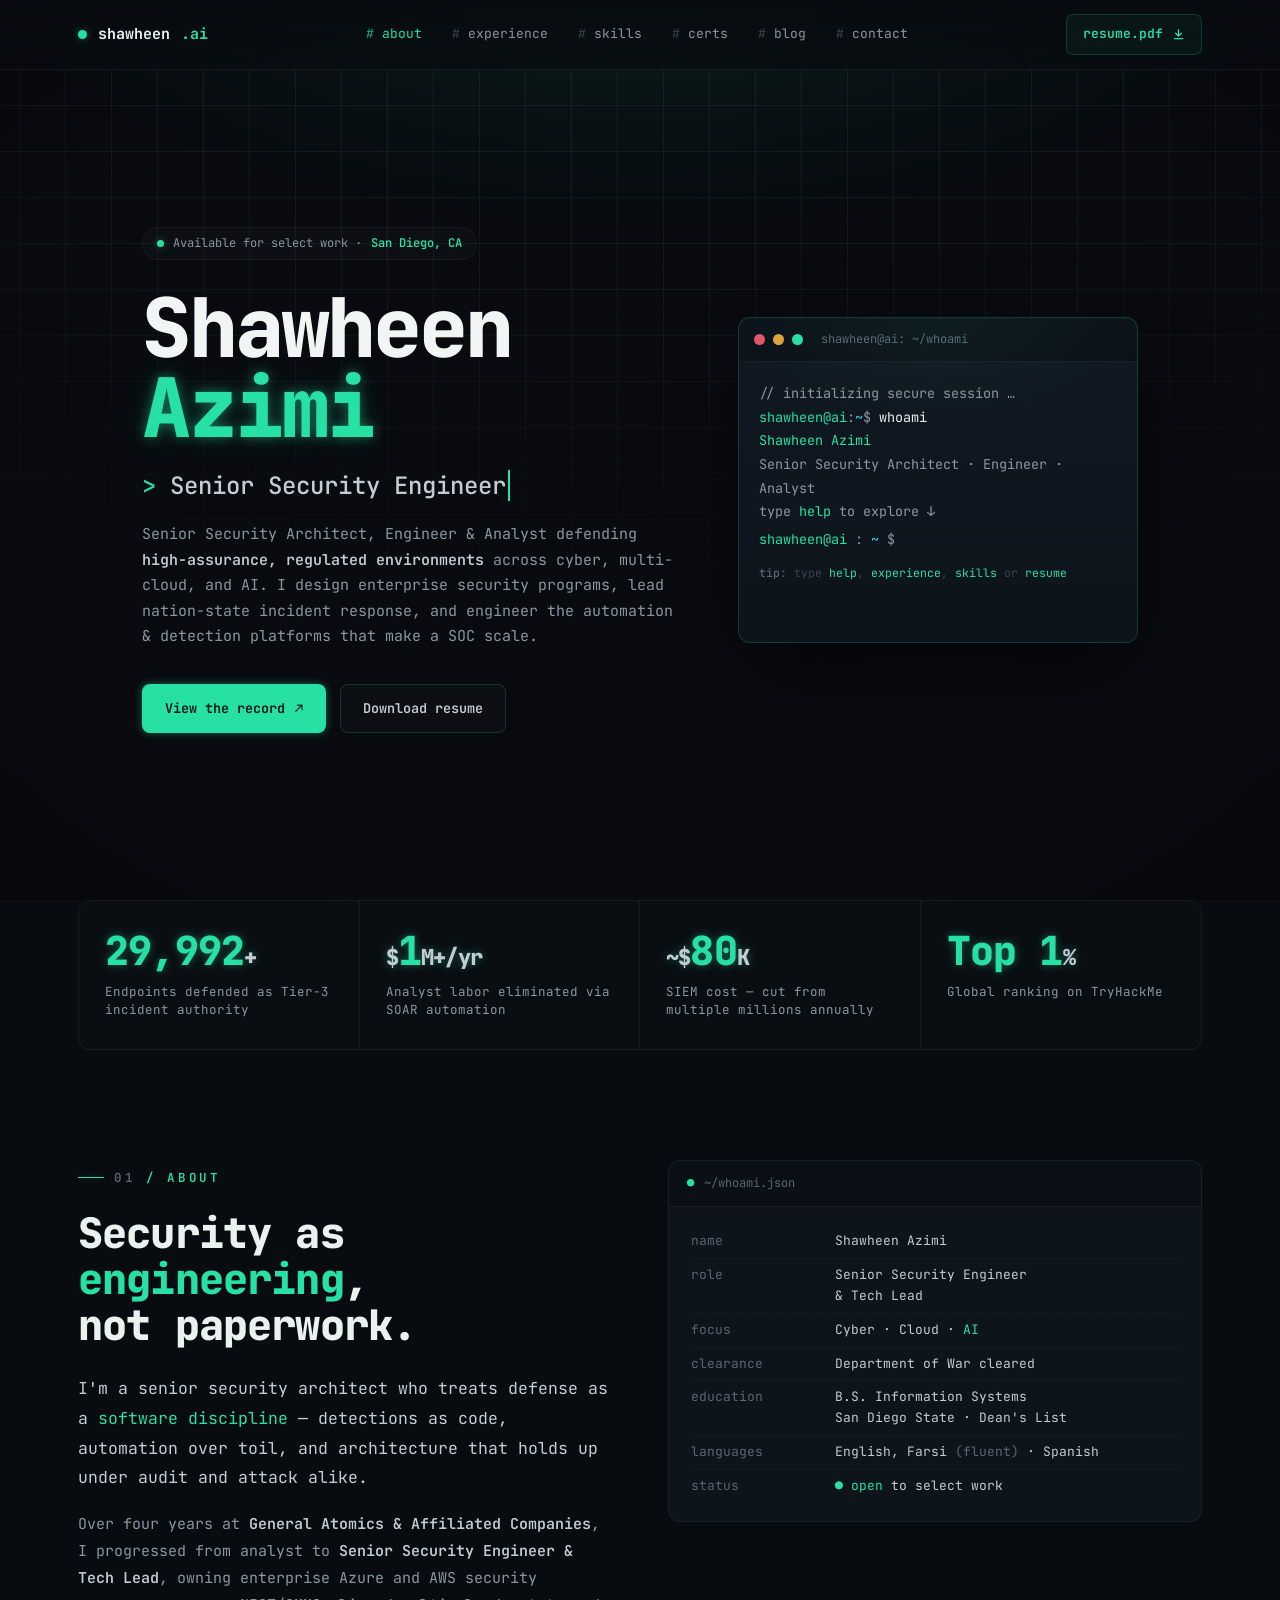
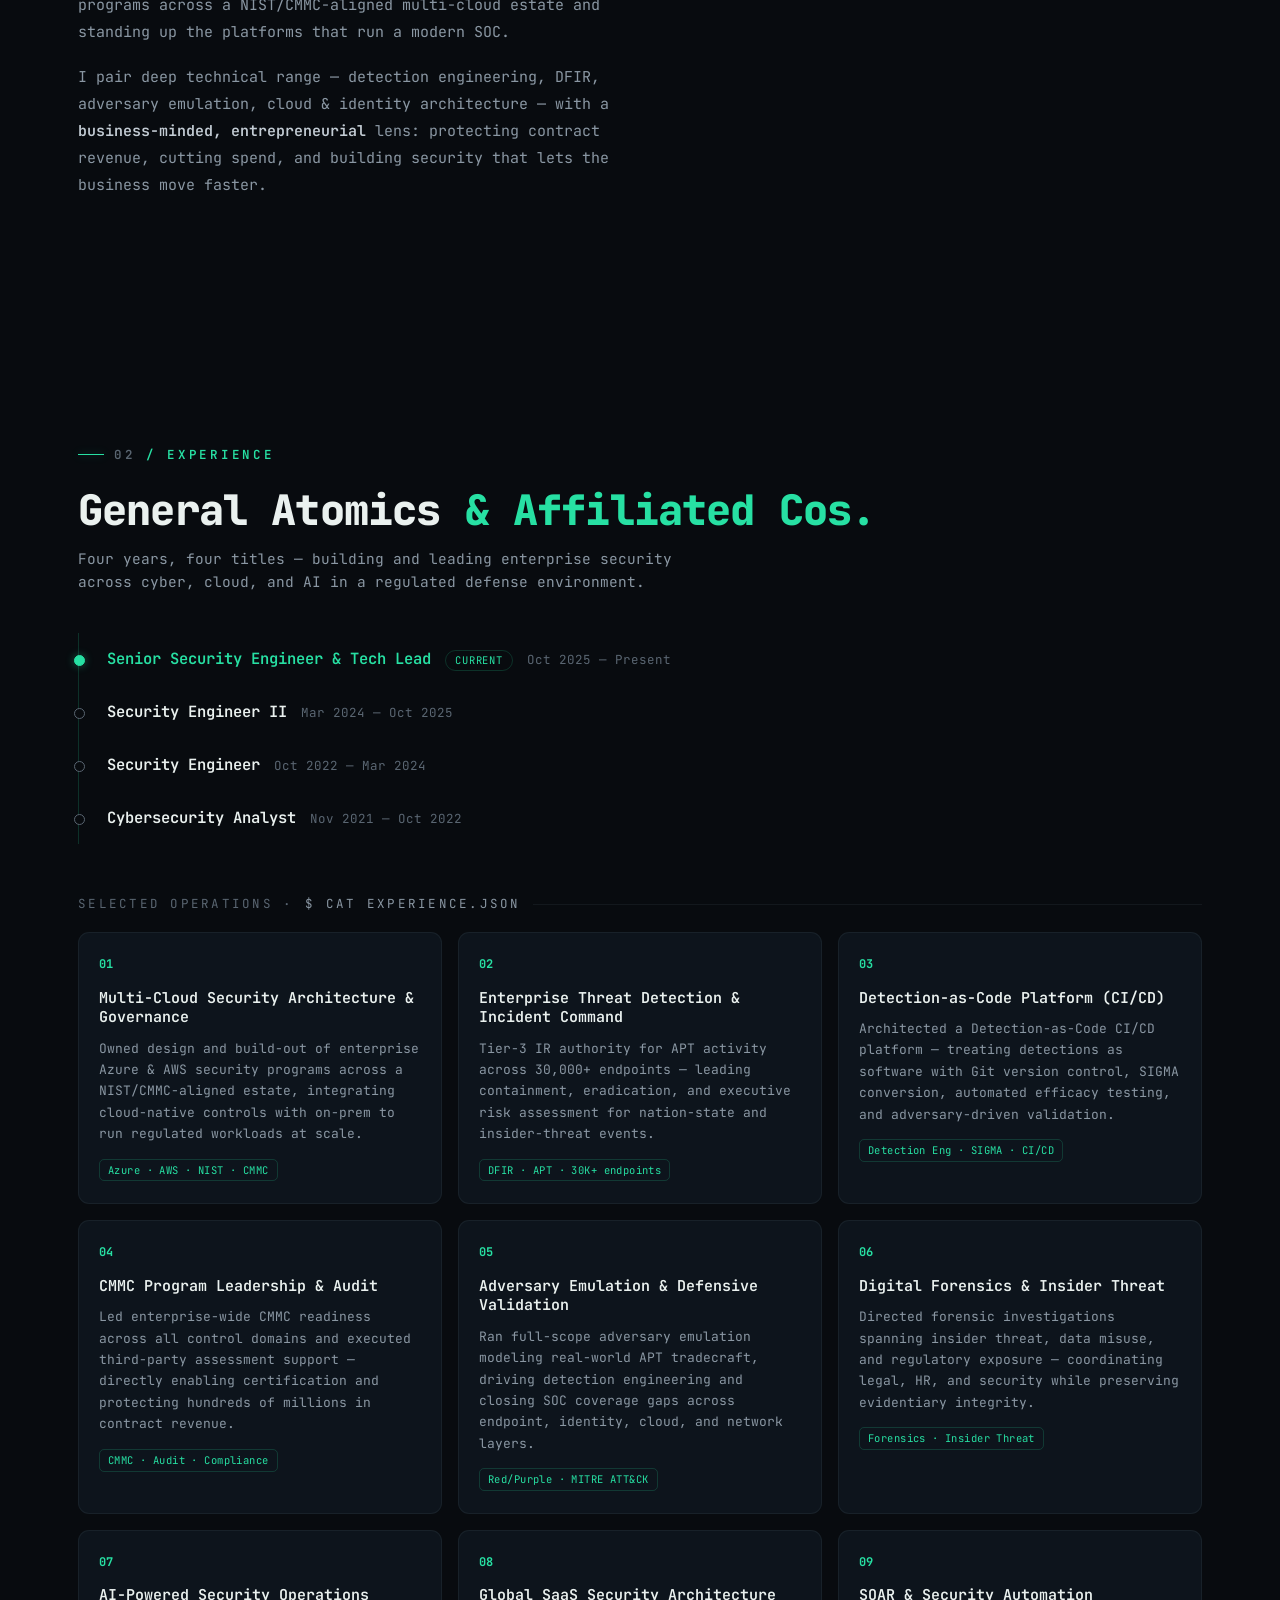
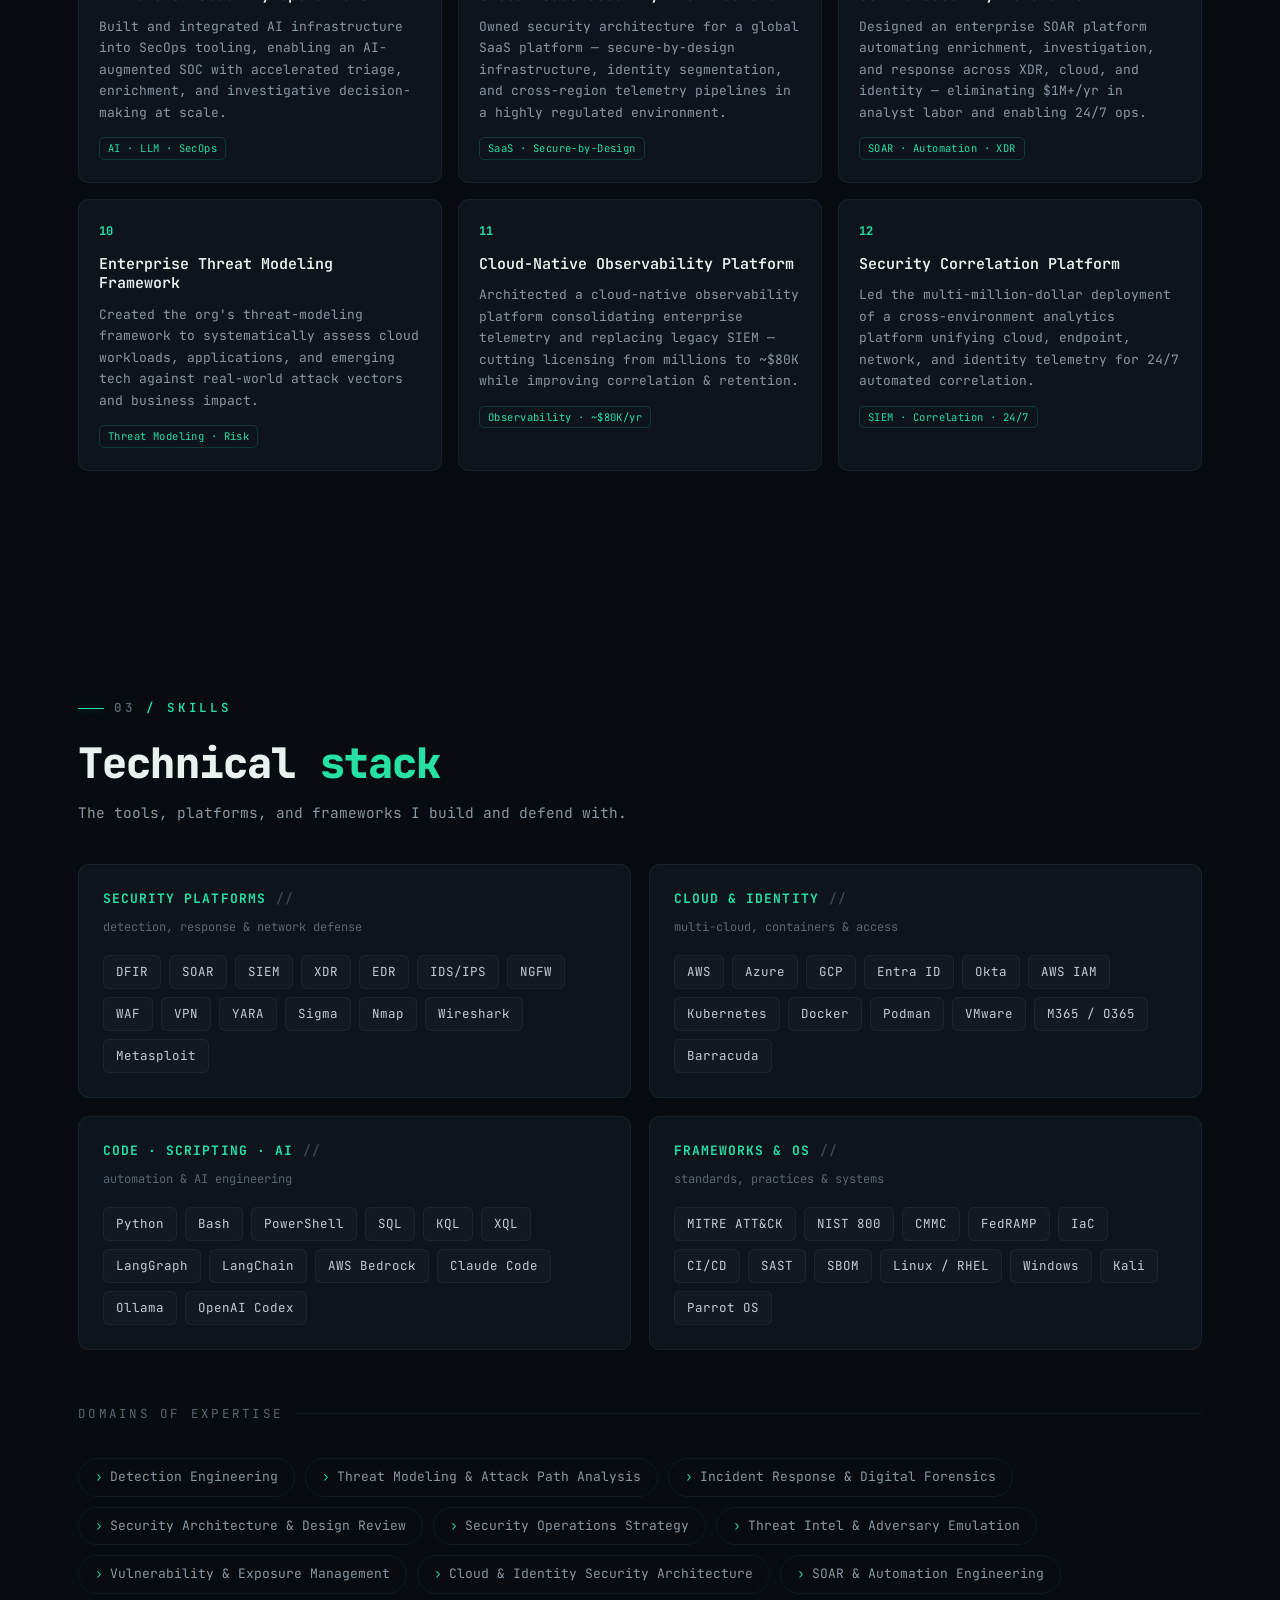
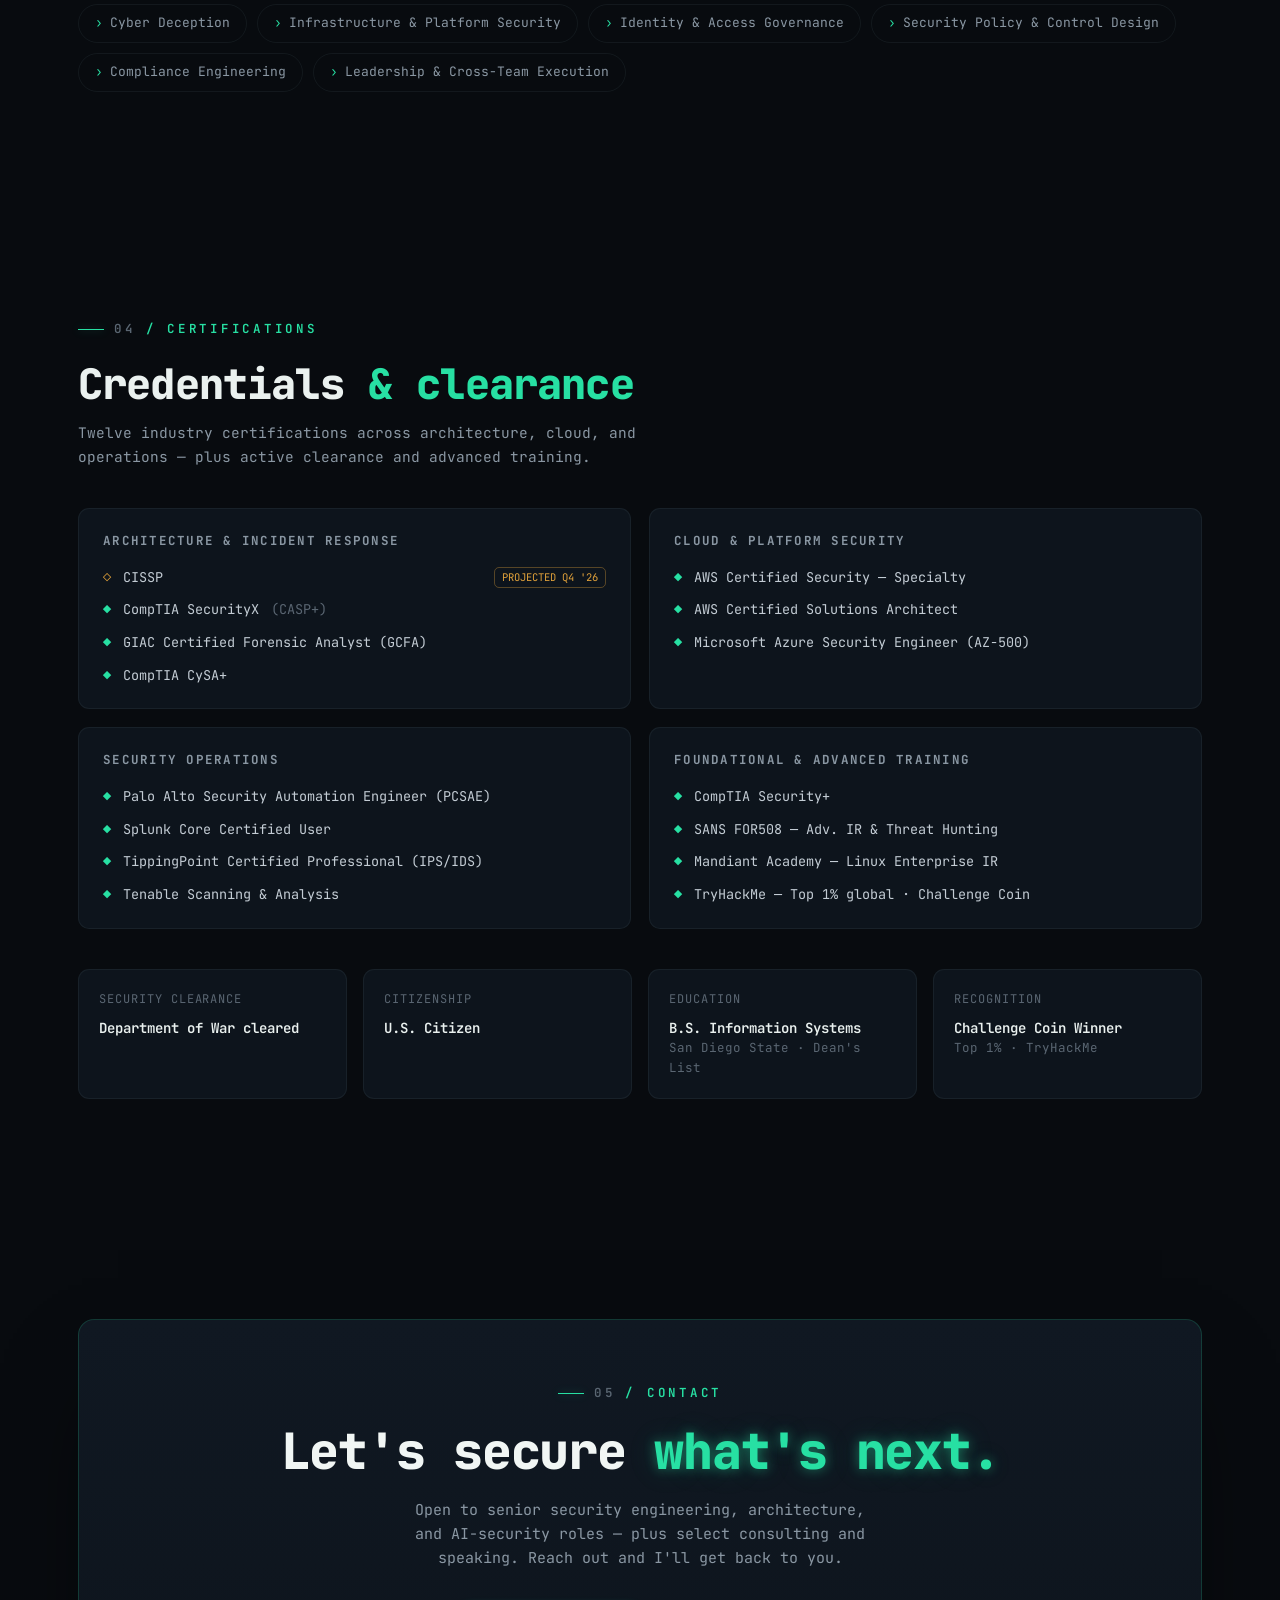
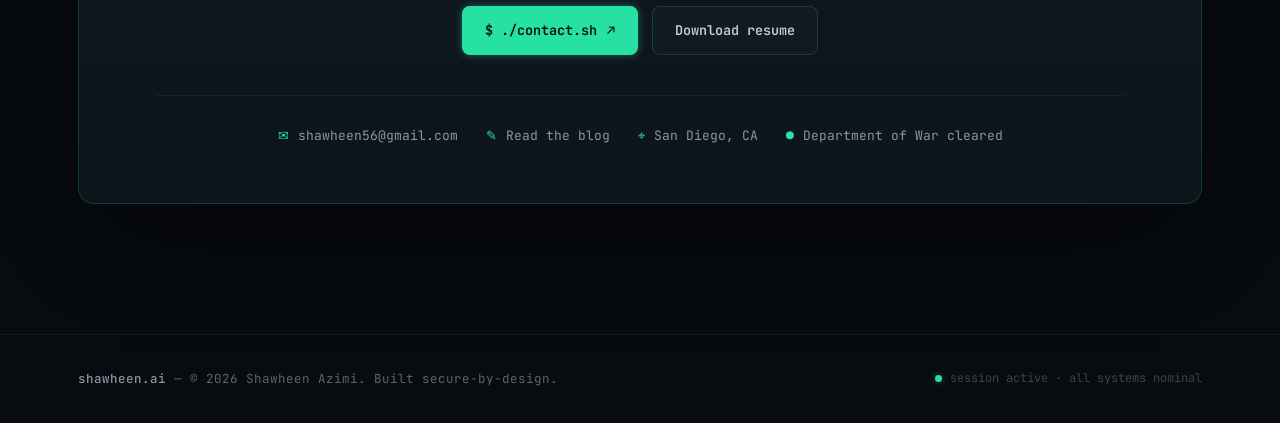
==== index.html @ 7a542aec "Publish personal website" ====
<!DOCTYPE html>
<html lang="en">
<head>
<meta charset="UTF-8" />
<meta name="viewport" content="width=device-width, initial-scale=1.0" />
<title>Shawheen Azimi — Senior Security Engineer & Multi-Cloud Architect</title>
<meta name="description" content="Shawheen Azimi — Senior Security Architect, Engineer & Analyst. Cybersecurity, multi-cloud architecture, and AI security engineering in high-assurance environments." />
<link rel="stylesheet" href="styles.css" />
</head>
<body>
<div class="bg-grid"></div>
<div class="bg-scan"></div>
<div class="bg-vignette"></div>

<!-- ===================== NAV ===================== -->
<nav class="nav">
  <div class="nav-inner">
    <a class="brand" href="#top"><span class="dot"></span>shawheen<span class="tld">.ai</span></a>
    <div class="nav-links">
      <a href="#about"><span class="hash">#</span> about</a>
      <a href="#experience"><span class="hash">#</span> experience</a>
      <a href="#skills"><span class="hash">#</span> skills</a>
      <a href="#certs"><span class="hash">#</span> certs</a>
      <a href="https://shavvheens-newsletter.beehiiv.com/" target="_blank" rel="noopener"><span class="hash">#</span> blog</a>
      <a href="#contact"><span class="hash">#</span> contact</a>
    </div>
    <a class="nav-cta" href="Shawheen Azimi - Resume.pdf" download>
      <span>resume.pdf</span>
      <svg width="13" height="13" viewBox="0 0 16 16" fill="none"><path d="M8 2v8m0 0L4.5 6.5M8 10l3.5-3.5M3 13h10" stroke="currentColor" stroke-width="1.6" stroke-linecap="round" stroke-linejoin="round"/></svg>
    </a>
  </div>
</nav>

<!-- ===================== HERO ===================== -->
<header id="top" class="hero">
  <div class="wrap">
    <div class="hero-grid">
      <div class="hero-copy">
        <span class="status-chip"><span class="live"></span> Available for select work · <b>San Diego, CA</b></span>
        <h1>Shawheen<br><span class="accent">Azimi</span></h1>
        <div class="role-line"><span class="prompt">&gt;</span> <span id="typed" class="typed"></span></div>
        <p class="lede">
          Senior Security Architect, Engineer &amp; Analyst defending <b>high-assurance,
          regulated environments</b> across cyber, multi-cloud, and AI. I design enterprise
          security programs, lead nation-state incident response, and engineer the
          automation &amp; detection platforms that make a SOC scale.
        </p>
        <div class="hero-cta">
          <a class="btn btn-primary" href="#experience">View the record <span class="arr">↗</span></a>
          <a class="btn btn-ghost" href="Shawheen Azimi - Resume.pdf" download>Download resume</a>
        </div>
      </div>

      <!-- interactive terminal -->
      <div class="terminal">
        <div class="term-bar">
          <span class="tdot r"></span><span class="tdot y"></span><span class="tdot g"></span>
          <span class="term-title">shawheen@ai: ~/whoami</span>
        </div>
        <div class="term-body" id="term-body">
          <div class="t-row t-live t-input-row">
            <span class="t-prompt">shawheen@ai</span><span class="t-out">:</span><span class="t-path">~</span><span class="t-out">$</span>
            <input id="term-input" class="t-input" type="text" autocomplete="off" spellcheck="false" aria-label="terminal input" />
          </div>
          <div class="t-hint t-live"><b>tip:</b> type <span class="t-key" style="color:var(--accent)">help</span>, <span style="color:var(--accent)">experience</span>, <span style="color:var(--accent)">skills</span> or <span style="color:var(--accent)">resume</span></div>
        </div>
      </div>
    </div>
  </div>
</header>

<!-- ===================== STATS ===================== -->
<section class="stats" aria-label="Impact">
  <div class="wrap">
    <div class="stats-grid reveal">
      <div class="stat">
        <div class="val"><span data-count="30000">0</span><span class="suf">+</span></div>
        <div class="lbl">Endpoints defended as Tier-3 incident authority</div>
      </div>
      <div class="stat">
        <div class="val"><span class="suf">$</span><span data-count="1">0</span><span class="suf">M+/yr</span></div>
        <div class="lbl">Analyst labor eliminated via SOAR automation</div>
      </div>
      <div class="stat">
        <div class="val"><span class="suf">~$</span><span data-count="80">0</span><span class="suf">K</span></div>
        <div class="lbl">SIEM cost — cut from multiple millions annually</div>
      </div>
      <div class="stat">
        <div class="val">Top <span data-count="1">0</span><span class="suf">%</span></div>
        <div class="lbl">Global ranking on TryHackMe</div>
      </div>
    </div>
  </div>
</section>

<!-- ===================== ABOUT ===================== -->
<section id="about">
  <div class="wrap">
    <div class="about-grid">
      <div class="about-prose reveal">
        <span class="eyebrow"><span class="num">01</span> / about</span>
        <h2 class="section-title">Security as <span class="tk">engineering</span>,<br>not paperwork.</h2>
        <p class="lead" style="margin-top:26px;">
          I'm a senior security architect who treats defense as a <span class="accent">software discipline</span> —
          detections as code, automation over toil, and architecture that holds up under audit and attack alike.
        </p>
        <p>
          Over four years at <b>General Atomics &amp; Affiliated Companies</b>, I progressed from analyst to
          <b>Senior Security Engineer &amp; Tech Lead</b>, owning enterprise Azure and AWS security programs across a
          NIST/CMMC-aligned multi-cloud estate and standing up the platforms that run a modern SOC.
        </p>
        <p>
          I pair deep technical range — detection engineering, DFIR, adversary emulation, cloud &amp; identity
          architecture — with a <b>business-minded, entrepreneurial</b> lens: protecting contract revenue, cutting
          spend, and building security that lets the business move faster.
        </p>
      </div>

      <div class="reveal d1">
        <div class="about-card">
          <div class="file-head"><span class="g">●</span> ~/whoami.json</div>
          <div class="pad">
            <div class="kv"><span class="k">name</span><span class="v">Shawheen Azimi</span></div>
            <div class="kv"><span class="k">role</span><span class="v">Senior Security Engineer<br>&amp; Tech Lead</span></div>
            <div class="kv"><span class="k">focus</span><span class="v">Cyber · Cloud · <span class="accent">AI</span></span></div>
            <div class="kv"><span class="k">clearance</span><span class="v">Department of War cleared</span></div>
            <div class="kv"><span class="k">education</span><span class="v">B.S. Information Systems<br>San Diego State · Dean's List</span></div>
            <div class="kv"><span class="k">languages</span><span class="v">English, Farsi <span style="color:var(--dim)">(fluent)</span> · Spanish</span></div>
            <div class="kv"><span class="k">status</span><span class="v"><span class="accent">● open</span> to select work</span></div>
          </div>
        </div>
      </div>
    </div>
  </div>
</section>

<!-- ===================== EXPERIENCE ===================== -->
<section id="experience">
  <div class="wrap">
    <div class="exp-head reveal">
      <div>
        <span class="eyebrow"><span class="num">02</span> / experience</span>
        <h2 class="section-title">General Atomics <span class="tk">&amp; Affiliated Cos.</span></h2>
        <p class="section-sub">Four years, four titles — building and leading enterprise security across cyber, cloud, and AI in a regulated defense environment.</p>
      </div>
    </div>

    <!-- role progression -->
    <div class="role-track reveal d1">
      <div class="role-item now">
        <div class="rt"><span class="rtitle">Senior Security Engineer &amp; Tech Lead</span><span class="badge-now">CURRENT</span><span class="rdate">Oct 2025 — Present</span></div>
      </div>
      <div class="role-item">
        <div class="rt"><span class="rtitle">Security Engineer II</span><span class="rdate">Mar 2024 — Oct 2025</span></div>
      </div>
      <div class="role-item">
        <div class="rt"><span class="rtitle">Security Engineer</span><span class="rdate">Oct 2022 — Mar 2024</span></div>
      </div>
      <div class="role-item">
        <div class="rt"><span class="rtitle">Cybersecurity Analyst</span><span class="rdate">Nov 2021 — Oct 2022</span></div>
      </div>
    </div>

    <div class="ops-label reveal">selected operations · <span style="color:var(--text-2)">$ cat experience.json</span></div>

    <div class="ops-grid">
      <div class="op-card reveal">
        <span class="idx">01</span>
        <h4>Multi-Cloud Security Architecture &amp; Governance</h4>
        <p>Owned design and build-out of enterprise Azure &amp; AWS security programs across a NIST/CMMC-aligned estate, integrating cloud-native controls with on-prem to run regulated workloads at scale.</p>
        <span class="tag">Azure · AWS · NIST · CMMC</span>
      </div>
      <div class="op-card reveal d1">
        <span class="idx">02</span>
        <h4>Enterprise Threat Detection &amp; Incident Command</h4>
        <p>Tier-3 IR authority for APT activity across 30,000+ endpoints — leading containment, eradication, and executive risk assessment for nation-state and insider-threat events.</p>
        <span class="tag">DFIR · APT · 30K+ endpoints</span>
      </div>
      <div class="op-card reveal d2">
        <span class="idx">03</span>
        <h4>Detection-as-Code Platform (CI/CD)</h4>
        <p>Architected a Detection-as-Code CI/CD platform — treating detections as software with Git version control, SIGMA conversion, automated efficacy testing, and adversary-driven validation.</p>
        <span class="tag">Detection Eng · SIGMA · CI/CD</span>
      </div>
      <div class="op-card reveal">
        <span class="idx">04</span>
        <h4>CMMC Program Leadership &amp; Audit</h4>
        <p>Led enterprise-wide CMMC readiness across all control domains and executed third-party assessment support — directly enabling certification and protecting hundreds of millions in contract revenue.</p>
        <span class="tag">CMMC · Audit · Compliance</span>
      </div>
      <div class="op-card reveal d1">
        <span class="idx">05</span>
        <h4>Adversary Emulation &amp; Defensive Validation</h4>
        <p>Ran full-scope adversary emulation modeling real-world APT tradecraft, driving detection engineering and closing SOC coverage gaps across endpoint, identity, cloud, and network layers.</p>
        <span class="tag">Red/Purple · MITRE ATT&amp;CK</span>
      </div>
      <div class="op-card reveal d2">
        <span class="idx">06</span>
        <h4>Digital Forensics &amp; Insider Threat</h4>
        <p>Directed forensic investigations spanning insider threat, data misuse, and regulatory exposure — coordinating legal, HR, and security while preserving evidentiary integrity.</p>
        <span class="tag">Forensics · Insider Threat</span>
      </div>
      <div class="op-card reveal">
        <span class="idx">07</span>
        <h4>AI-Powered Security Operations</h4>
        <p>Built and integrated AI infrastructure into SecOps tooling, enabling an AI-augmented SOC with accelerated triage, enrichment, and investigative decision-making at scale.</p>
        <span class="tag">AI · LLM · SecOps</span>
      </div>
      <div class="op-card reveal d1">
        <span class="idx">08</span>
        <h4>Global SaaS Security Architecture</h4>
        <p>Owned security architecture for a global SaaS platform — secure-by-design infrastructure, identity segmentation, and cross-region telemetry pipelines in a highly regulated environment.</p>
        <span class="tag">SaaS · Secure-by-Design</span>
      </div>
      <div class="op-card reveal d2">
        <span class="idx">09</span>
        <h4>SOAR &amp; Security Automation</h4>
        <p>Designed an enterprise SOAR platform automating enrichment, investigation, and response across XDR, cloud, and identity — eliminating $1M+/yr in analyst labor and enabling 24/7 ops.</p>
        <span class="tag">SOAR · Automation · XDR</span>
      </div>
      <div class="op-card reveal">
        <span class="idx">10</span>
        <h4>Enterprise Threat Modeling Framework</h4>
        <p>Created the org's threat-modeling framework to systematically assess cloud workloads, applications, and emerging tech against real-world attack vectors and business impact.</p>
        <span class="tag">Threat Modeling · Risk</span>
      </div>
      <div class="op-card reveal d1">
        <span class="idx">11</span>
        <h4>Cloud-Native Observability Platform</h4>
        <p>Architected a cloud-native observability platform consolidating enterprise telemetry and replacing legacy SIEM — cutting licensing from millions to ~$80K while improving correlation &amp; retention.</p>
        <span class="tag">Observability · ~$80K/yr</span>
      </div>
      <div class="op-card reveal d2">
        <span class="idx">12</span>
        <h4>Security Correlation Platform</h4>
        <p>Led the multi-million-dollar deployment of a cross-environment analytics platform unifying cloud, endpoint, network, and identity telemetry for 24/7 automated correlation.</p>
        <span class="tag">SIEM · Correlation · 24/7</span>
      </div>
    </div>
  </div>
</section>

<!-- ===================== SKILLS ===================== -->
<section id="skills">
  <div class="wrap">
    <div class="reveal" style="margin-bottom:40px;">
      <span class="eyebrow"><span class="num">03</span> / skills</span>
      <h2 class="section-title">Technical <span class="tk">stack</span></h2>
      <p class="section-sub">The tools, platforms, and frameworks I build and defend with.</p>
    </div>

    <div class="skills-grid">
      <div class="skill-block reveal">
        <h4>security platforms <span class="c">//</span></h4>
        <div class="sub">detection, response &amp; network defense</div>
        <div class="chips">
          <span class="chip">DFIR</span><span class="chip">SOAR</span><span class="chip">SIEM</span><span class="chip">XDR</span><span class="chip">EDR</span>
          <span class="chip">IDS/IPS</span><span class="chip">NGFW</span><span class="chip">WAF</span><span class="chip">VPN</span>
          <span class="chip">YARA</span><span class="chip">Sigma</span><span class="chip">Nmap</span><span class="chip">Wireshark</span><span class="chip">Metasploit</span>
        </div>
      </div>
      <div class="skill-block reveal d1">
        <h4>cloud &amp; identity <span class="c">//</span></h4>
        <div class="sub">multi-cloud, containers &amp; access</div>
        <div class="chips">
          <span class="chip">AWS</span><span class="chip">Azure</span><span class="chip">GCP</span>
          <span class="chip">Entra ID</span><span class="chip">Okta</span><span class="chip">AWS IAM</span>
          <span class="chip">Kubernetes</span><span class="chip">Docker</span><span class="chip">Podman</span><span class="chip">VMware</span>
          <span class="chip">M365 / O365</span><span class="chip">Barracuda</span>
        </div>
      </div>
      <div class="skill-block reveal">
        <h4>code · scripting · AI <span class="c">//</span></h4>
        <div class="sub">automation &amp; AI engineering</div>
        <div class="chips">
          <span class="chip">Python</span><span class="chip">Bash</span><span class="chip">PowerShell</span>
          <span class="chip">SQL</span><span class="chip">KQL</span><span class="chip">XQL</span>
          <span class="chip">LangGraph</span><span class="chip">LangChain</span><span class="chip">AWS Bedrock</span>
          <span class="chip">Claude Code</span><span class="chip">Ollama</span><span class="chip">OpenAI Codex</span>
        </div>
      </div>
      <div class="skill-block reveal d1">
        <h4>frameworks &amp; OS <span class="c">//</span></h4>
        <div class="sub">standards, practices &amp; systems</div>
        <div class="chips">
          <span class="chip">MITRE ATT&amp;CK</span><span class="chip">NIST 800</span><span class="chip">CMMC</span><span class="chip">FedRAMP</span>
          <span class="chip">IaC</span><span class="chip">CI/CD</span><span class="chip">SAST</span><span class="chip">SBOM</span>
          <span class="chip">Linux / RHEL</span><span class="chip">Windows</span><span class="chip">Kali</span><span class="chip">Parrot OS</span>
        </div>
      </div>
    </div>

    <!-- domains of expertise -->
    <div class="reveal" style="margin-top:54px;">
      <div class="ops-label">domains of expertise</div>
      <div class="domains">
        <span class="domain"><span class="d">›</span>Detection Engineering</span>
        <span class="domain"><span class="d">›</span>Threat Modeling &amp; Attack Path Analysis</span>
        <span class="domain"><span class="d">›</span>Incident Response &amp; Digital Forensics</span>
        <span class="domain"><span class="d">›</span>Security Architecture &amp; Design Review</span>
        <span class="domain"><span class="d">›</span>Security Operations Strategy</span>
        <span class="domain"><span class="d">›</span>Threat Intel &amp; Adversary Emulation</span>
        <span class="domain"><span class="d">›</span>Vulnerability &amp; Exposure Management</span>
        <span class="domain"><span class="d">›</span>Cloud &amp; Identity Security Architecture</span>
        <span class="domain"><span class="d">›</span>SOAR &amp; Automation Engineering</span>
        <span class="domain"><span class="d">›</span>Cyber Deception</span>
        <span class="domain"><span class="d">›</span>Infrastructure &amp; Platform Security</span>
        <span class="domain"><span class="d">›</span>Identity &amp; Access Governance</span>
        <span class="domain"><span class="d">›</span>Security Policy &amp; Control Design</span>
        <span class="domain"><span class="d">›</span>Compliance Engineering</span>
        <span class="domain"><span class="d">›</span>Leadership &amp; Cross-Team Execution</span>
      </div>
    </div>
  </div>
</section>

<!-- ===================== CERTS ===================== -->
<section id="certs">
  <div class="wrap">
    <div class="reveal" style="margin-bottom:40px;">
      <span class="eyebrow"><span class="num">04</span> / certifications</span>
      <h2 class="section-title">Credentials <span class="tk">&amp; clearance</span></h2>
      <p class="section-sub">Twelve industry certifications across architecture, cloud, and operations — plus active clearance and advanced training.</p>
    </div>

    <div class="cert-cats">
      <div class="cert-cat reveal">
        <h4>Architecture &amp; Incident Response</h4>
        <div class="cert-list">
          <div class="cert proj"><span class="mk">◇</span> CISSP <span class="pj">PROJECTED Q4 '26</span></div>
          <div class="cert"><span class="mk">◆</span> CompTIA SecurityX <span style="color:var(--dim)">(CASP+)</span></div>
          <div class="cert"><span class="mk">◆</span> GIAC Certified Forensic Analyst (GCFA)</div>
          <div class="cert"><span class="mk">◆</span> CompTIA CySA+</div>
        </div>
      </div>
      <div class="cert-cat reveal d1">
        <h4>Cloud &amp; Platform Security</h4>
        <div class="cert-list">
          <div class="cert"><span class="mk">◆</span> AWS Certified Security — Specialty</div>
          <div class="cert"><span class="mk">◆</span> AWS Certified Solutions Architect</div>
          <div class="cert"><span class="mk">◆</span> Microsoft Azure Security Engineer (AZ-500)</div>
        </div>
      </div>
      <div class="cert-cat reveal">
        <h4>Security Operations</h4>
        <div class="cert-list">
          <div class="cert"><span class="mk">◆</span> Palo Alto Security Automation Engineer (PCSAE)</div>
          <div class="cert"><span class="mk">◆</span> Splunk Core Certified User</div>
          <div class="cert"><span class="mk">◆</span> TippingPoint Certified Professional (IPS/IDS)</div>
          <div class="cert"><span class="mk">◆</span> Tenable Scanning &amp; Analysis</div>
        </div>
      </div>
      <div class="cert-cat reveal d1">
        <h4>Foundational &amp; Advanced Training</h4>
        <div class="cert-list">
          <div class="cert"><span class="mk">◆</span> CompTIA Security+</div>
          <div class="cert"><span class="mk">◆</span> SANS FOR508 — Adv. IR &amp; Threat Hunting</div>
          <div class="cert"><span class="mk">◆</span> Mandiant Academy — Linux Enterprise IR</div>
          <div class="cert"><span class="mk">◆</span> TryHackMe — Top 1% global · Challenge Coin</div>
        </div>
      </div>
    </div>

    <!-- creds strip -->
    <div class="creds-strip">
      <div class="cred reveal">
        <div class="t">Security Clearance</div>
        <div class="b">Department of War cleared</div>
      </div>
      <div class="cred reveal d1">
        <div class="t">Citizenship</div>
        <div class="b">U.S. Citizen</div>
      </div>
      <div class="cred reveal d2">
        <div class="t">Education</div>
        <div class="b">B.S. Information Systems<br><span style="color:var(--dim);font-weight:400;font-size:12.5px;">San Diego State · Dean's List</span></div>
      </div>
      <div class="cred reveal d3">
        <div class="t">Recognition</div>
        <div class="b">Challenge Coin Winner<br><span style="color:var(--dim);font-weight:400;font-size:12.5px;">Top 1% · TryHackMe</span></div>
      </div>
    </div>
  </div>
</section>

<!-- ===================== CONTACT ===================== -->
<section id="contact" class="contact">
  <div class="wrap">
    <div class="contact-card reveal">
      <div class="contact-inner">
        <span class="eyebrow" style="justify-content:center;"><span class="num">05</span> / contact</span>
        <h2>Let's secure <span class="accent">what's next.</span></h2>
        <p>Open to senior security engineering, architecture, and AI-security roles — plus select consulting and speaking. Reach out and I'll get back to you.</p>
        <div class="contact-actions">
          <a class="btn btn-primary" href="mailto:shawheen56@gmail.com?subject=Let's%20connect">$ ./contact.sh <span class="arr">↗</span></a>
          <a class="btn btn-ghost" href="Shawheen Azimi - Resume.pdf" download>Download resume</a>
        </div>
        <div class="contact-meta">
          <a href="mailto:shawheen56@gmail.com"><span class="ic">✉</span> shawheen56@gmail.com</a>
          <a href="https://shavvheens-newsletter.beehiiv.com/" target="_blank" rel="noopener"><span class="ic">✎</span> Read the blog</a>
          <span><span class="ic">⌖</span> San Diego, CA</span>
          <span><span class="ic">●</span> Department of War cleared</span>
        </div>
      </div>
    </div>
  </div>
</section>

<footer>
  <div class="foot-inner">
    <div class="l"><b>shawheen.ai</b> — © 2026 Shawheen Azimi. Built secure-by-design.</div>
    <div class="r"><span class="live"></span> session active · all systems nominal</div>
  </div>
</footer>

<script src="app.js"></script>
</body>
</html>
---- styles.css ----
/* ============================================================
   shawheen.ai — dark cyber terminal design system
   ============================================================ */

@import url('https://fonts.googleapis.com/css2?family=JetBrains+Mono:ital,wght@0,400;0,500;0,600;0,700;0,800;1,400&display=swap');

:root {
  --bg:        #080b0f;
  --bg-1:      #0a0e13;
  --bg-2:      #0c1219;
  --panel:     #0d141c;
  --panel-2:   #101822;
  --line:      rgba(120,150,160,0.10);
  --line-2:    rgba(39,224,163,0.18);
  --text:      #c3ccd4;
  --text-2:    #8a97a3;
  --dim:       #5a6672;
  --faint:     #3a444e;

  --accent:    #27e0a3;   /* neon green  */
  --accent-d:  #18b283;
  --cyan:      #34d3e6;   /* secondary, sparse */
  --amber:     #e0a13a;   /* warnings / projected */
  --danger:    #e0556a;

  --glow:      0 0 12px rgba(39,224,163,0.45), 0 0 30px rgba(39,224,163,0.18);
  --glow-sm:   0 0 8px rgba(39,224,163,0.40);

  --mono: 'JetBrains Mono', ui-monospace, 'SF Mono', Menlo, monospace;

  --maxw: 1180px;
  --ease: cubic-bezier(.22,.61,.36,1);
}

* { box-sizing: border-box; margin: 0; padding: 0; }

html { scroll-behavior: smooth; scroll-padding-top: 90px; }

body {
  font-family: var(--mono);
  background: var(--bg);
  color: var(--text);
  font-size: 16px;
  line-height: 1.6;
  -webkit-font-smoothing: antialiased;
  overflow-x: hidden;
  position: relative;
}

::selection { background: rgba(39,224,163,0.28); color: #eafff7; }

/* ---- ambient background layers ---- */
.bg-grid, .bg-scan, .bg-vignette { position: fixed; inset: 0; pointer-events: none; z-index: 0; }

.bg-grid {
  background-image:
    linear-gradient(var(--line) 1px, transparent 1px),
    linear-gradient(90deg, var(--line) 1px, transparent 1px);
  background-size: 46px 46px;
  background-position: center;
  mask-image: radial-gradient(ellipse 120% 90% at 50% 0%, #000 35%, transparent 80%);
  animation: gridpan 40s linear infinite;
}
@keyframes gridpan { from { background-position: 0 0; } to { background-position: 0 46px; } }

.bg-scan {
  background: repeating-linear-gradient(0deg, rgba(0,0,0,0.18) 0 1px, transparent 1px 3px);
  opacity: .5;
  mix-blend-mode: multiply;
}

.bg-vignette {
  background:
    radial-gradient(ellipse 90% 60% at 50% -10%, rgba(39,224,163,0.10), transparent 60%),
    radial-gradient(ellipse 100% 100% at 50% 50%, transparent 55%, rgba(0,0,0,0.55) 100%);
}

@media (prefers-reduced-motion: reduce) {
  .bg-grid { animation: none; }
  * { scroll-behavior: auto !important; }
}

/* ---- layout ---- */
.wrap { max-width: var(--maxw); margin: 0 auto; padding: 0 28px; position: relative; z-index: 2; }
section { position: relative; z-index: 2; padding: 110px 0; }

.eyebrow {
  font-size: 12.5px; letter-spacing: .22em; text-transform: uppercase;
  color: var(--accent); display: inline-flex; align-items: center; gap: 10px;
  margin-bottom: 22px; font-weight: 600;
}
.eyebrow::before {
  content: ''; width: 26px; height: 1px; background: var(--accent);
  box-shadow: var(--glow-sm);
}
.eyebrow .num { color: var(--dim); }

h2.section-title {
  font-size: clamp(26px, 4vw, 42px); font-weight: 800; letter-spacing: -.02em;
  color: #eaf1ef; line-height: 1.1;
}
h2.section-title .tk { color: var(--accent); }
.section-sub { color: var(--text-2); margin-top: 14px; max-width: 620px; font-size: 14.5px; }

/* ============================================================
   NAV
   ============================================================ */
.nav {
  position: fixed; top: 0; left: 0; right: 0; z-index: 50;
  backdrop-filter: blur(12px);
  background: linear-gradient(180deg, rgba(8,11,15,0.92), rgba(8,11,15,0.62));
  border-bottom: 1px solid var(--line);
  transition: border-color .3s;
}
.nav-inner { max-width: var(--maxw); margin: 0 auto; padding: 14px 28px;
  display: flex; align-items: center; justify-content: space-between; gap: 20px; }
.brand { display: flex; align-items: center; gap: 11px; font-weight: 700; font-size: 15px; color: #eaf1ef; text-decoration: none; }
.brand .dot { width: 9px; height: 9px; border-radius: 50%; background: var(--accent); box-shadow: var(--glow-sm); animation: pulse 2.4s ease-in-out infinite; }
.brand .tld { color: var(--accent); }
@keyframes pulse { 0%,100%{ opacity:1 } 50%{ opacity:.4 } }

.nav-links { display: flex; align-items: center; gap: 4px; }
.nav-links a {
  color: var(--text-2); text-decoration: none; font-size: 13px; padding: 8px 13px;
  border-radius: 6px; transition: color .2s, background .2s; position: relative;
}
.nav-links a .hash { color: var(--faint); }
.nav-links a:hover { color: var(--text); background: rgba(255,255,255,0.03); }
.nav-links a.active { color: var(--accent); }
.nav-links a.active .hash { color: var(--accent-d); }

.nav-cta {
  display: inline-flex; align-items: center; gap: 9px; font-size: 13px; font-weight: 600;
  color: var(--accent); text-decoration: none; padding: 9px 16px;
  border: 1px solid var(--line-2); border-radius: 7px; background: rgba(39,224,163,0.05);
  transition: all .2s var(--ease);
}
.nav-cta:hover { background: rgba(39,224,163,0.12); box-shadow: var(--glow-sm); transform: translateY(-1px); }
.nav-burger { display: none; }

/* ============================================================
   HERO
   ============================================================ */
.hero { padding: 150px 0 90px; min-height: 100vh; display: flex; align-items: center; }
.hero-grid { display: grid; grid-template-columns: 1.15fr .85fr; gap: 56px; align-items: center; width: 100%; }

.status-chip {
  display: inline-flex; align-items: center; gap: 9px; font-size: 12px; color: var(--text-2);
  border: 1px solid var(--line); border-radius: 100px; padding: 6px 14px; margin-bottom: 28px;
  background: rgba(255,255,255,0.02);
}
.status-chip .live { width: 7px; height: 7px; border-radius: 50%; background: var(--accent); box-shadow: var(--glow-sm); animation: pulse 2s infinite; }
.status-chip b { color: var(--accent); font-weight: 600; }

.hero h1 {
  font-size: clamp(40px, 6.6vw, 82px); font-weight: 800; line-height: .98; letter-spacing: -.035em;
  color: #f1f6f4; margin-bottom: 8px;
}
.hero h1 .accent { color: var(--accent); text-shadow: var(--glow); }

.role-line { font-size: clamp(16px, 2.4vw, 24px); color: var(--text); font-weight: 500; margin: 18px 0 4px; height: 1.4em; }
.role-line .prompt { color: var(--accent); }
.role-line .typed { border-right: 2px solid var(--accent); padding-right: 2px; animation: caret 1s step-end infinite; }
@keyframes caret { 50% { border-color: transparent; } }

.hero p.lede { color: var(--text-2); font-size: 15px; max-width: 540px; margin: 22px 0 34px; line-height: 1.7; }
.hero p.lede b { color: var(--text); font-weight: 600; }

.hero-cta { display: flex; gap: 14px; flex-wrap: wrap; }

.btn {
  display: inline-flex; align-items: center; gap: 10px; font-family: var(--mono);
  font-size: 13.5px; font-weight: 600; text-decoration: none; cursor: pointer;
  padding: 13px 22px; border-radius: 8px; border: 1px solid transparent;
  transition: all .2s var(--ease); white-space: nowrap;
}
.btn-primary { background: var(--accent); color: #04130d; box-shadow: var(--glow-sm); }
.btn-primary:hover { box-shadow: var(--glow); transform: translateY(-2px); background: #34edb0; }
.btn-ghost { border-color: var(--line-2); color: var(--text); background: rgba(255,255,255,0.02); }
.btn-ghost:hover { border-color: var(--accent); color: var(--accent); transform: translateY(-2px); box-shadow: var(--glow-sm); }
.btn .arr { transition: transform .2s; }
.btn:hover .arr { transform: translate(3px,-3px); }

/* hero terminal */
.terminal {
  background: linear-gradient(180deg, var(--panel-2), var(--panel));
  border: 1px solid var(--line-2); border-radius: 12px; overflow: hidden;
  box-shadow: 0 30px 80px -30px rgba(0,0,0,0.8), inset 0 1px 0 rgba(255,255,255,0.03);
  position: relative;
}
.terminal::after { /* faint screen glow */
  content: ''; position: absolute; inset: 0; pointer-events: none;
  background: radial-gradient(ellipse 80% 50% at 50% 0%, rgba(39,224,163,0.06), transparent 70%);
}
.term-bar { display: flex; align-items: center; gap: 8px; padding: 12px 15px; border-bottom: 1px solid var(--line); background: rgba(0,0,0,0.25); }
.term-bar .tdot { width: 11px; height: 11px; border-radius: 50%; background: #2a3038; }
.term-bar .tdot.r { background: #e0556a; } .term-bar .tdot.y { background: #e0a13a; } .term-bar .tdot.g { background: var(--accent); }
.term-title { margin-left: 10px; font-size: 12px; color: var(--dim); }
.term-body { padding: 20px 20px 16px; font-size: 13.5px; line-height: 1.75; min-height: 280px; }
.t-row { white-space: pre-wrap; word-break: break-word; }
.t-prompt { color: var(--accent); }
.t-path { color: var(--cyan); }
.t-cmd { color: #eaf1ef; }
.t-out { color: var(--text-2); }
.t-key { color: var(--accent); }
.t-warn { color: var(--amber); }
.t-input-row { display: flex; align-items: center; gap: 8px; margin-top: 4px; }
.t-input-row .t-prompt { flex: none; }
.t-input { flex: 1; background: none; border: none; outline: none; color: #eaf1ef; font-family: var(--mono); font-size: 13.5px; caret-color: var(--accent); }
.t-hint { color: var(--faint); font-size: 11.5px; margin-top: 12px; }
.t-hint b { color: var(--dim); font-weight: 500; }

/* ============================================================
   STATS
   ============================================================ */
.stats { padding: 0; }
.stats-grid {
  display: grid; grid-template-columns: repeat(4, 1fr); gap: 0;
  border: 1px solid var(--line); border-radius: 12px; overflow: hidden;
  background: var(--bg-1);
}
.stat { padding: 30px 26px; border-right: 1px solid var(--line); position: relative; }
.stat:last-child { border-right: none; }
.stat .val { font-size: clamp(28px, 3.6vw, 40px); font-weight: 800; color: var(--accent); letter-spacing: -.02em; line-height: 1; text-shadow: var(--glow-sm); }
.stat .val .suf { color: var(--text); font-size: .55em; }
.stat .lbl { color: var(--text-2); font-size: 12.5px; margin-top: 12px; line-height: 1.45; }

/* ============================================================
   ABOUT
   ============================================================ */
.about-grid { display: grid; grid-template-columns: 1fr 1fr; gap: 56px; align-items: start; }
.about-card {
  background: var(--panel); border: 1px solid var(--line); border-radius: 12px; overflow: hidden;
}
.about-prose p { color: var(--text-2); font-size: 15px; margin-bottom: 18px; line-height: 1.8; }
.about-prose p b { color: var(--text); font-weight: 600; }
.about-prose .lead { color: var(--text); font-size: 16.5px; }
.about-prose .accent { color: var(--accent); }

.file-head { display: flex; align-items: center; gap: 10px; padding: 13px 18px; border-bottom: 1px solid var(--line); background: rgba(0,0,0,0.2); font-size: 12px; color: var(--dim); }
.file-head .g { color: var(--accent); }
.kv { padding: 6px 0; display: grid; grid-template-columns: 130px 1fr; gap: 14px; font-size: 13px; border-bottom: 1px dashed var(--line); }
.kv:last-child { border-bottom: none; }
.kv .k { color: var(--dim); }
.kv .v { color: var(--text); }
.kv .v .accent { color: var(--accent); }
.about-card .pad { padding: 18px 22px; }

/* ============================================================
   EXPERIENCE
   ============================================================ */
.exp-head { display: flex; align-items: flex-end; justify-content: space-between; gap: 30px; flex-wrap: wrap; margin-bottom: 40px; }

.role-track { display: flex; flex-direction: column; gap: 0; margin-bottom: 50px; border-left: 1px solid var(--line-2); }
.role-item { position: relative; padding: 14px 0 14px 28px; }
.role-item::before { content: ''; position: absolute; left: -5px; top: 22px; width: 9px; height: 9px; border-radius: 50%; background: var(--bg); border: 1px solid var(--dim); }
.role-item.now::before { background: var(--accent); border-color: var(--accent); box-shadow: var(--glow-sm); }
.role-item .rt { display: flex; align-items: baseline; gap: 14px; flex-wrap: wrap; }
.role-item .rtitle { color: #eaf1ef; font-weight: 600; font-size: 15.5px; }
.role-item.now .rtitle { color: var(--accent); }
.role-item .rdate { color: var(--dim); font-size: 12.5px; }
.role-item .rco { color: var(--text-2); font-size: 13px; margin-top: 2px; }
.role-item .badge-now { font-size: 10.5px; color: var(--accent); border: 1px solid var(--line-2); border-radius: 100px; padding: 1px 9px; letter-spacing: .08em; }

.ops-label { font-size: 12.5px; letter-spacing: .18em; text-transform: uppercase; color: var(--dim); margin-bottom: 18px; display: flex; align-items: center; gap: 12px; }
.ops-label::after { content: ''; flex: 1; height: 1px; background: var(--line); }

.ops-grid { display: grid; grid-template-columns: repeat(3, 1fr); gap: 16px; }
.op-card {
  background: var(--panel); border: 1px solid var(--line); border-radius: 11px; padding: 22px 20px;
  transition: all .25s var(--ease); position: relative; overflow: hidden;
}
.op-card::before { content: ''; position: absolute; left: 0; top: 0; bottom: 0; width: 2px; background: var(--accent); transform: scaleY(0); transform-origin: top; transition: transform .3s var(--ease); }
.op-card:hover { border-color: var(--line-2); transform: translateY(-3px); background: var(--panel-2); box-shadow: 0 20px 40px -24px rgba(0,0,0,0.7); }
.op-card:hover::before { transform: scaleY(1); }
.op-card .idx { font-size: 12px; color: var(--accent); font-weight: 700; margin-bottom: 14px; display: block; }
.op-card h4 { font-size: 15px; color: #eaf1ef; font-weight: 600; line-height: 1.3; margin-bottom: 10px; }
.op-card p { font-size: 13px; color: var(--text-2); line-height: 1.65; }
.op-card .tag { display: inline-block; font-size: 10.5px; color: var(--accent); border: 1px solid var(--line-2); border-radius: 5px; padding: 2px 8px; margin-top: 14px; letter-spacing: .04em; }

/* ============================================================
   SKILLS
   ============================================================ */
.skills-grid { display: grid; grid-template-columns: repeat(2, 1fr); gap: 18px; }
.skill-block { background: var(--panel); border: 1px solid var(--line); border-radius: 11px; padding: 24px; }
.skill-block h4 { font-size: 13px; color: var(--accent); letter-spacing: .08em; text-transform: uppercase; margin-bottom: 8px; display: flex; align-items: center; gap: 10px; }
.skill-block h4 .c { color: var(--faint); }
.skill-block .sub { color: var(--dim); font-size: 12px; margin-bottom: 18px; }
.chips { display: flex; flex-wrap: wrap; gap: 8px; }
.chip {
  font-size: 12.5px; color: var(--text); background: rgba(255,255,255,0.025);
  border: 1px solid var(--line); border-radius: 6px; padding: 6px 12px;
  transition: all .18s var(--ease); cursor: default;
}
.chip:hover { border-color: var(--accent); color: var(--accent); background: rgba(39,224,163,0.06); transform: translateY(-2px); box-shadow: var(--glow-sm); }

/* ============================================================
   CERTS + DOMAINS
   ============================================================ */
.cert-cats { display: grid; grid-template-columns: repeat(2, 1fr); gap: 18px; }
.cert-cat { background: var(--panel); border: 1px solid var(--line); border-radius: 11px; padding: 22px 24px; }
.cert-cat h4 { font-size: 12.5px; color: var(--text-2); letter-spacing: .1em; text-transform: uppercase; margin-bottom: 16px; }
.cert-list { display: flex; flex-direction: column; gap: 11px; }
.cert {
  display: flex; align-items: center; gap: 12px; font-size: 13.5px; color: var(--text);
}
.cert .mk { color: var(--accent); flex: none; }
.cert.proj .mk { color: var(--amber); }
.cert .pj { font-size: 10.5px; color: var(--amber); border: 1px solid rgba(224,161,58,0.35); border-radius: 5px; padding: 1px 7px; margin-left: auto; flex: none; }

.domains { display: flex; flex-wrap: wrap; gap: 10px; margin-top: 34px; }
.domain {
  font-size: 13px; color: var(--text-2); border: 1px solid var(--line); border-radius: 100px;
  padding: 8px 16px; transition: all .2s var(--ease);
}
.domain:hover { color: var(--accent); border-color: var(--line-2); transform: translateY(-2px); }
.domain .d { color: var(--accent); margin-right: 7px; }

.creds-strip { display: grid; grid-template-columns: repeat(4, 1fr); gap: 16px; margin-top: 40px; }
.cred { border: 1px solid var(--line); border-radius: 11px; padding: 20px; background: var(--panel); }
.cred .t { font-size: 12px; color: var(--dim); letter-spacing: .08em; text-transform: uppercase; margin-bottom: 10px; }
.cred .b { font-size: 14px; color: #eaf1ef; font-weight: 600; line-height: 1.4; }
.cred .b .accent { color: var(--accent); }
.cred.clearance { border-color: var(--line-2); background: linear-gradient(180deg, rgba(39,224,163,0.06), var(--panel)); }

/* ============================================================
   CONTACT
   ============================================================ */
.contact { padding-bottom: 130px; }
.contact-card {
  background: linear-gradient(180deg, var(--panel-2), var(--panel));
  border: 1px solid var(--line-2); border-radius: 16px; padding: 0; overflow: hidden;
  box-shadow: 0 40px 100px -40px rgba(0,0,0,0.8);
}
.contact-inner { padding: 56px clamp(28px, 6vw, 80px); text-align: center; position: relative; }
.contact h2 { font-size: clamp(28px, 4.5vw, 50px); font-weight: 800; color: #f1f6f4; letter-spacing: -.025em; line-height: 1.05; }
.contact h2 .accent { color: var(--accent); text-shadow: var(--glow); }
.contact p { color: var(--text-2); margin: 20px auto 36px; max-width: 480px; font-size: 15px; }
.contact-actions { display: flex; gap: 14px; justify-content: center; flex-wrap: wrap; }
.contact-meta { display: flex; gap: 28px; justify-content: center; flex-wrap: wrap; margin-top: 40px; padding-top: 30px; border-top: 1px solid var(--line); }
.contact-meta a, .contact-meta span { color: var(--text-2); font-size: 13px; text-decoration: none; display: inline-flex; align-items: center; gap: 9px; transition: color .2s; }
.contact-meta a:hover { color: var(--accent); }
.contact-meta .ic { color: var(--accent); }

/* ============================================================
   FOOTER
   ============================================================ */
footer { border-top: 1px solid var(--line); padding: 34px 0; position: relative; z-index: 2; }
.foot-inner { max-width: var(--maxw); margin: 0 auto; padding: 0 28px; display: flex; align-items: center; justify-content: space-between; gap: 16px; flex-wrap: wrap; }
.foot-inner .l { color: var(--dim); font-size: 12.5px; }
.foot-inner .l b { color: var(--text-2); font-weight: 500; }
.foot-inner .r { color: var(--faint); font-size: 12px; display: flex; align-items: center; gap: 8px; }
.foot-inner .r .live { width: 7px; height: 7px; border-radius: 50%; background: var(--accent); box-shadow: var(--glow-sm); animation: pulse 2s infinite; }

/* ============================================================
   REVEAL ANIMATION
   ============================================================ */
.reveal { opacity: 0; transform: translateY(24px); transition: opacity .7s var(--ease), transform .7s var(--ease); }
.reveal.in { opacity: 1; transform: none; }
.reveal.d1 { transition-delay: .08s; } .reveal.d2 { transition-delay: .16s; }
.reveal.d3 { transition-delay: .24s; } .reveal.d4 { transition-delay: .32s; }
@media (prefers-reduced-motion: reduce) { .reveal { opacity: 1; transform: none; } }

/* ============================================================
   RESPONSIVE
   ============================================================ */
@media (max-width: 940px) {
  .hero-grid { grid-template-columns: 1fr; gap: 44px; }
  .hero { padding-top: 130px; min-height: 0; }
  .about-grid { grid-template-columns: 1fr; gap: 36px; }
  .ops-grid { grid-template-columns: repeat(2, 1fr); }
  .stats-grid { grid-template-columns: repeat(2, 1fr); }
  .stat:nth-child(2) { border-right: none; }
  .stat:nth-child(1), .stat:nth-child(2) { border-bottom: 1px solid var(--line); }
  .creds-strip { grid-template-columns: repeat(2, 1fr); }
}
@media (max-width: 680px) {
  .wrap { padding: 0 18px; }
  section { padding: 80px 0; }
  .nav-links { display: none; }
  .skills-grid, .cert-cats { grid-template-columns: 1fr; }
  .ops-grid { grid-template-columns: 1fr; }
  .nav-cta { padding: 8px 13px; }
}
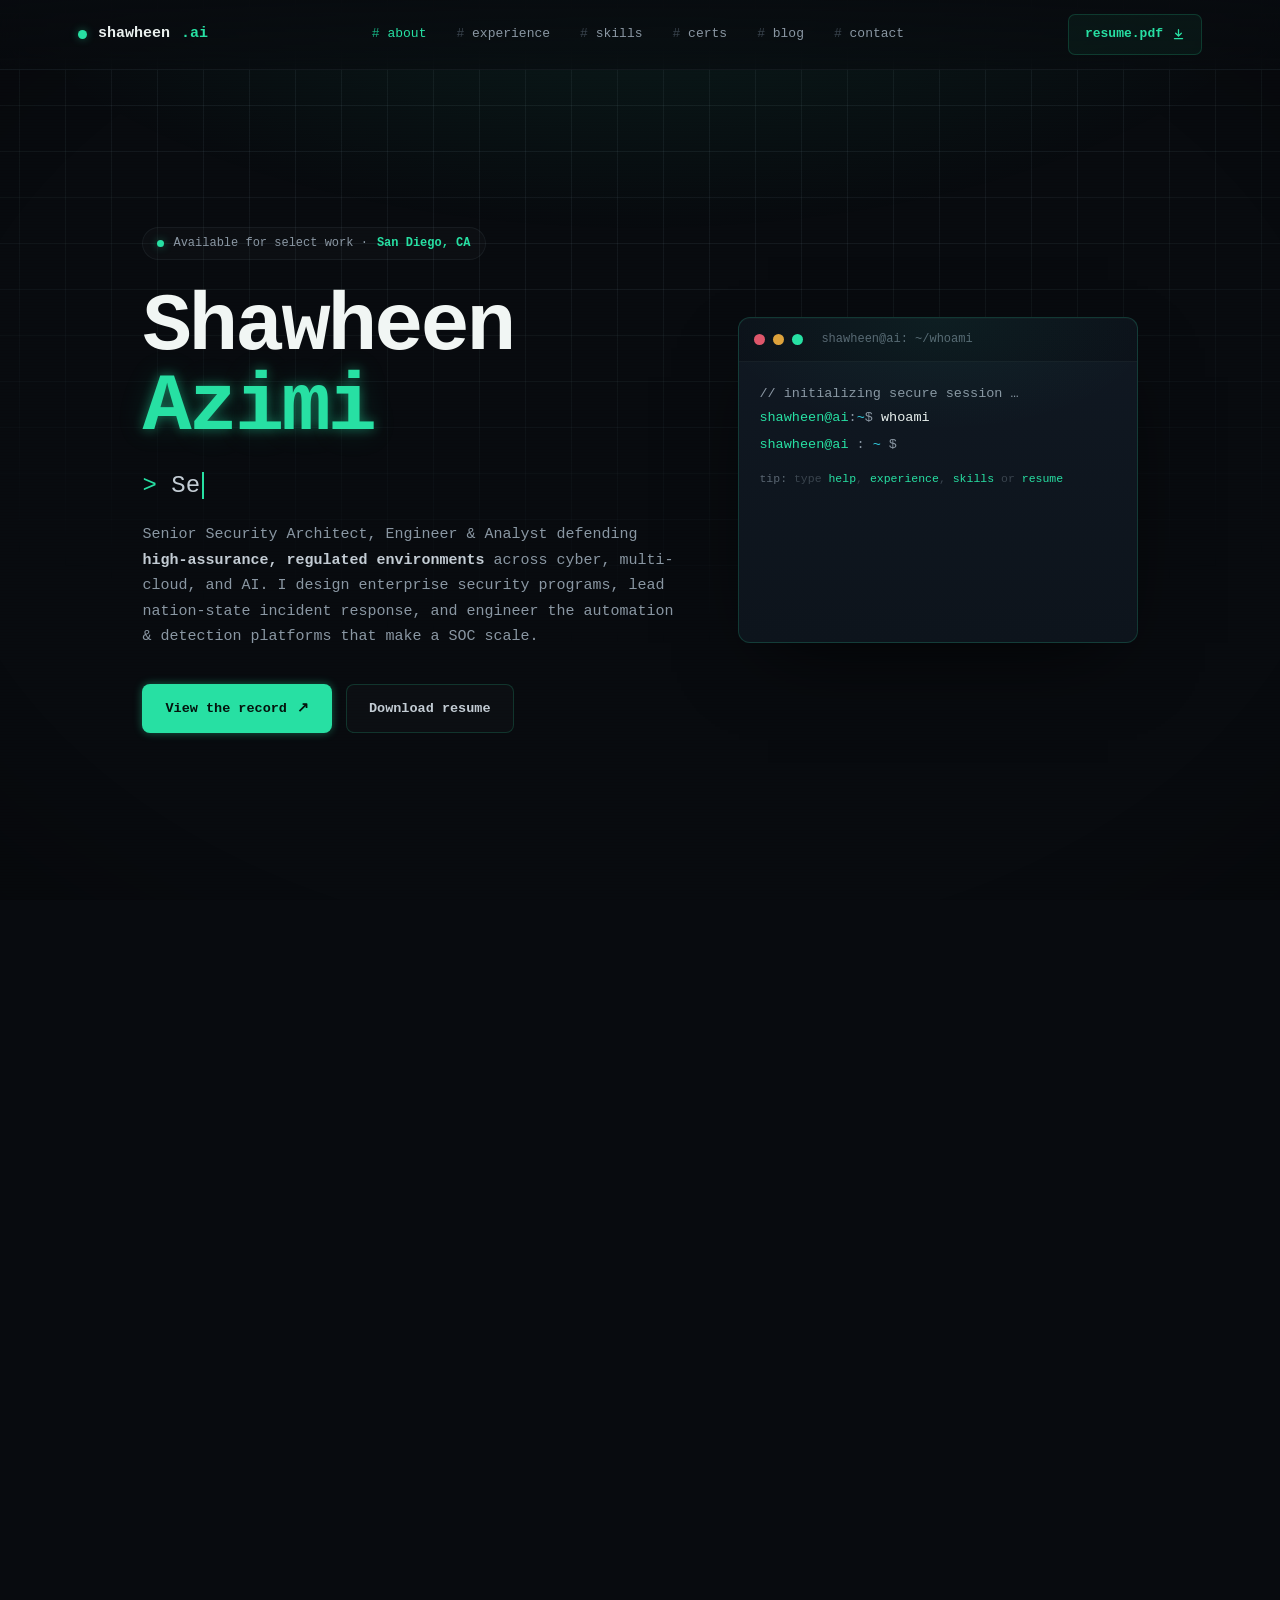
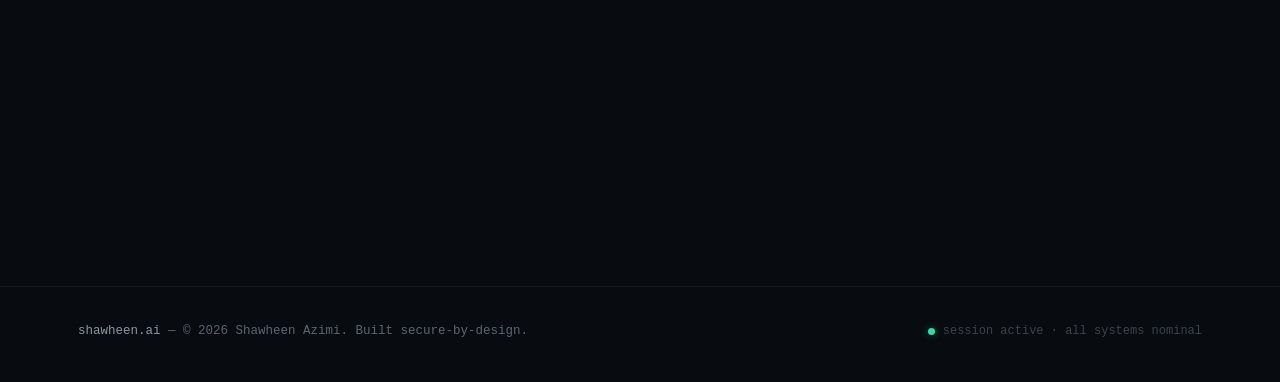
==== commit 011c0fab: "Remediate security hardening findings" ====
--- a/index.html
+++ b/index.html
@@ -3,6 +3,7 @@
 <head>
 <meta charset="UTF-8" />
 <meta name="viewport" content="width=device-width, initial-scale=1.0" />
+<meta http-equiv="Content-Security-Policy" content="default-src 'self'; script-src 'self'; style-src 'self'; font-src 'self'; img-src 'self' data:; object-src 'none'; base-uri 'none'; form-action 'none'; upgrade-insecure-requests" />
 <title>Shawheen Azimi — Senior Security Engineer & Multi-Cloud Architect</title>
 <meta name="description" content="Shawheen Azimi — Senior Security Architect, Engineer & Analyst. Cybersecurity, multi-cloud architecture, and AI security engineering in high-assurance environments." />
 <link rel="stylesheet" href="styles.css" />
@@ -60,9 +61,9 @@
         <div class="term-body" id="term-body">
           <div class="t-row t-live t-input-row">
             <span class="t-prompt">shawheen@ai</span><span class="t-out">:</span><span class="t-path">~</span><span class="t-out">$</span>
-            <input id="term-input" class="t-input" type="text" autocomplete="off" spellcheck="false" aria-label="terminal input" />
+            <input id="term-input" class="t-input" type="text" maxlength="160" autocomplete="off" spellcheck="false" aria-label="terminal input" />
           </div>
-          <div class="t-hint t-live"><b>tip:</b> type <span class="t-key" style="color:var(--accent)">help</span>, <span style="color:var(--accent)">experience</span>, <span style="color:var(--accent)">skills</span> or <span style="color:var(--accent)">resume</span></div>
+          <div class="t-hint t-live"><b>tip:</b> type <span class="t-key">help</span>, <span class="accent-text">experience</span>, <span class="accent-text">skills</span> or <span class="accent-text">resume</span></div>
         </div>
       </div>
     </div>
@@ -100,7 +101,7 @@
       <div class="about-prose reveal">
         <span class="eyebrow"><span class="num">01</span> / about</span>
         <h2 class="section-title">Security as <span class="tk">engineering</span>,<br>not paperwork.</h2>
-        <p class="lead" style="margin-top:26px;">
+        <p class="lead lead-spaced">
           I'm a senior security architect who treats defense as a <span class="accent">software discipline</span> —
           detections as code, automation over toil, and architecture that holds up under audit and attack alike.
         </p>
@@ -125,7 +126,7 @@
             <div class="kv"><span class="k">focus</span><span class="v">Cyber · Cloud · <span class="accent">AI</span></span></div>
             <div class="kv"><span class="k">clearance</span><span class="v">Department of War cleared</span></div>
             <div class="kv"><span class="k">education</span><span class="v">B.S. Information Systems<br>San Diego State · Dean's List</span></div>
-            <div class="kv"><span class="k">languages</span><span class="v">English, Farsi <span style="color:var(--dim)">(fluent)</span> · Spanish</span></div>
+            <div class="kv"><span class="k">languages</span><span class="v">English, Farsi <span class="dim-text">(fluent)</span> · Spanish</span></div>
             <div class="kv"><span class="k">status</span><span class="v"><span class="accent">● open</span> to select work</span></div>
           </div>
         </div>
@@ -161,7 +162,7 @@
       </div>
     </div>
 
-    <div class="ops-label reveal">selected operations · <span style="color:var(--text-2)">$ cat experience.json</span></div>
+    <div class="ops-label reveal">selected operations · <span class="muted-text">$ cat experience.json</span></div>
 
     <div class="ops-grid">
       <div class="op-card reveal">
@@ -243,7 +244,7 @@
 <!-- ===================== SKILLS ===================== -->
 <section id="skills">
   <div class="wrap">
-    <div class="reveal" style="margin-bottom:40px;">
+    <div class="reveal section-intro">
       <span class="eyebrow"><span class="num">03</span> / skills</span>
       <h2 class="section-title">Technical <span class="tk">stack</span></h2>
       <p class="section-sub">The tools, platforms, and frameworks I build and defend with.</p>
@@ -291,7 +292,7 @@
     </div>
 
     <!-- domains of expertise -->
-    <div class="reveal" style="margin-top:54px;">
+    <div class="reveal domains-wrap">
       <div class="ops-label">domains of expertise</div>
       <div class="domains">
         <span class="domain"><span class="d">›</span>Detection Engineering</span>
@@ -317,7 +318,7 @@
 <!-- ===================== CERTS ===================== -->
 <section id="certs">
   <div class="wrap">
-    <div class="reveal" style="margin-bottom:40px;">
+    <div class="reveal section-intro">
       <span class="eyebrow"><span class="num">04</span> / certifications</span>
       <h2 class="section-title">Credentials <span class="tk">&amp; clearance</span></h2>
       <p class="section-sub">Twelve industry certifications across architecture, cloud, and operations — plus active clearance and advanced training.</p>
@@ -328,7 +329,7 @@
         <h4>Architecture &amp; Incident Response</h4>
         <div class="cert-list">
           <div class="cert proj"><span class="mk">◇</span> CISSP <span class="pj">PROJECTED Q4 '26</span></div>
-          <div class="cert"><span class="mk">◆</span> CompTIA SecurityX <span style="color:var(--dim)">(CASP+)</span></div>
+          <div class="cert"><span class="mk">◆</span> CompTIA SecurityX <span class="dim-text">(CASP+)</span></div>
           <div class="cert"><span class="mk">◆</span> GIAC Certified Forensic Analyst (GCFA)</div>
           <div class="cert"><span class="mk">◆</span> CompTIA CySA+</div>
         </div>
@@ -373,11 +374,11 @@
       </div>
       <div class="cred reveal d2">
         <div class="t">Education</div>
-        <div class="b">B.S. Information Systems<br><span style="color:var(--dim);font-weight:400;font-size:12.5px;">San Diego State · Dean's List</span></div>
+        <div class="b">B.S. Information Systems<br><span class="cred-sub">San Diego State · Dean's List</span></div>
       </div>
       <div class="cred reveal d3">
         <div class="t">Recognition</div>
-        <div class="b">Challenge Coin Winner<br><span style="color:var(--dim);font-weight:400;font-size:12.5px;">Top 1% · TryHackMe</span></div>
+        <div class="b">Challenge Coin Winner<br><span class="cred-sub">Top 1% · TryHackMe</span></div>
       </div>
     </div>
   </div>
@@ -388,7 +389,7 @@
   <div class="wrap">
     <div class="contact-card reveal">
       <div class="contact-inner">
-        <span class="eyebrow" style="justify-content:center;"><span class="num">05</span> / contact</span>
+        <span class="eyebrow eyebrow-center"><span class="num">05</span> / contact</span>
         <h2>Let's secure <span class="accent">what's next.</span></h2>
         <p>Open to senior security engineering, architecture, and AI-security roles — plus select consulting and speaking. Reach out and I'll get back to you.</p>
         <div class="contact-actions">
--- a/styles.css
+++ b/styles.css
@@ -1,8 +1,6 @@
 /* ============================================================
    shawheen.ai — dark cyber terminal design system
    ============================================================ */
-
-@import url('https://fonts.googleapis.com/css2?family=JetBrains+Mono:ital,wght@0,400;0,500;0,600;0,700;0,800;1,400&display=swap');
 
 :root {
   --bg:        #080b0f;
@@ -26,7 +24,7 @@
   --glow:      0 0 12px rgba(39,224,163,0.45), 0 0 30px rgba(39,224,163,0.18);
   --glow-sm:   0 0 8px rgba(39,224,163,0.40);
 
-  --mono: 'JetBrains Mono', ui-monospace, 'SF Mono', Menlo, monospace;
+  --mono: ui-monospace, 'SF Mono', 'Cascadia Code', 'Roboto Mono', Menlo, Consolas, monospace;
 
   --maxw: 1180px;
   --ease: cubic-bezier(.22,.61,.36,1);
@@ -209,6 +207,14 @@
 .t-input { flex: 1; background: none; border: none; outline: none; color: #eaf1ef; font-family: var(--mono); font-size: 13.5px; caret-color: var(--accent); }
 .t-hint { color: var(--faint); font-size: 11.5px; margin-top: 12px; }
 .t-hint b { color: var(--dim); font-weight: 500; }
+.accent-text { color: var(--accent); }
+.dim-text { color: var(--dim); }
+.muted-text { color: var(--text-2); }
+.lead-spaced { margin-top: 26px; }
+.section-intro { margin-bottom: 40px; }
+.domains-wrap { margin-top: 54px; }
+.cred-sub { color: var(--dim); font-weight: 400; font-size: 12.5px; }
+.eyebrow-center { justify-content: center; }
 
 /* ============================================================
    STATS
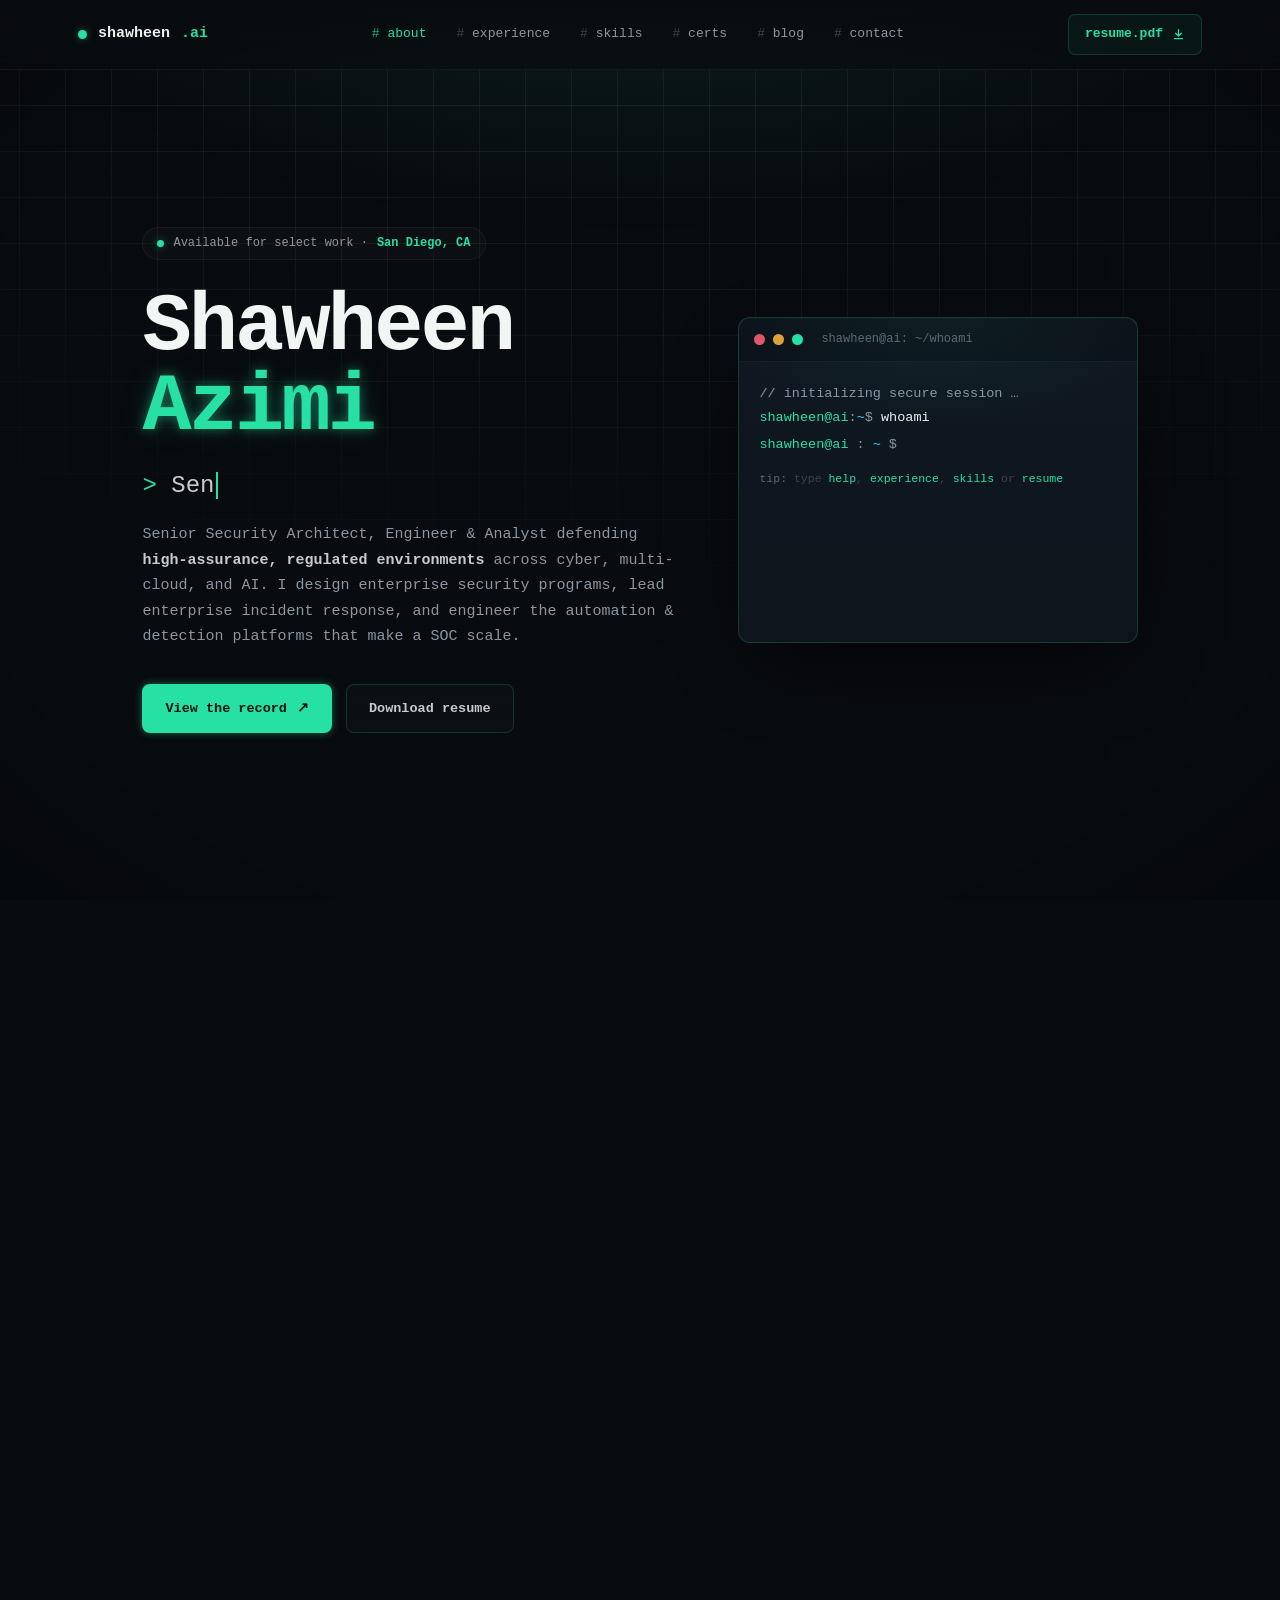
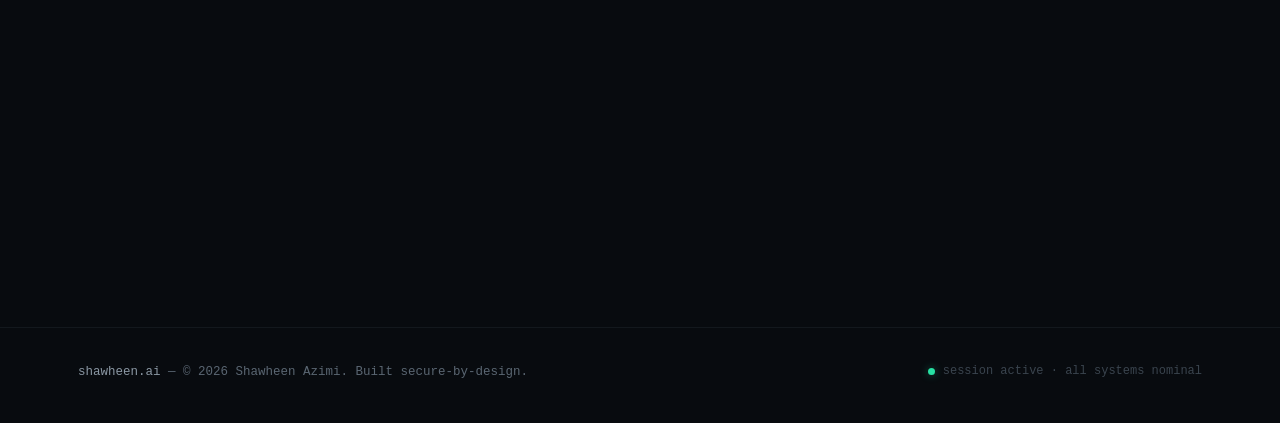
==== commit 191f8ee2: "Tighten experience heading copy" ====
--- a/index.html
+++ b/index.html
@@ -43,7 +43,7 @@
         <p class="lede">
           Senior Security Architect, Engineer &amp; Analyst defending <b>high-assurance,
           regulated environments</b> across cyber, multi-cloud, and AI. I design enterprise
-          security programs, lead nation-state incident response, and engineer the
+          security programs, lead enterprise incident response, and engineer the
           automation &amp; detection platforms that make a SOC scale.
         </p>
         <div class="hero-cta">
@@ -75,16 +75,16 @@
   <div class="wrap">
     <div class="stats-grid reveal">
       <div class="stat">
-        <div class="val"><span data-count="30000">0</span><span class="suf">+</span></div>
-        <div class="lbl">Endpoints defended as Tier-3 incident authority</div>
+        <div class="val">Large</div>
+        <div class="lbl">Enterprise environments defended through senior incident response</div>
       </div>
       <div class="stat">
-        <div class="val"><span class="suf">$</span><span data-count="1">0</span><span class="suf">M+/yr</span></div>
-        <div class="lbl">Analyst labor eliminated via SOAR automation</div>
+        <div class="val">7<span class="suf">fig</span></div>
+        <div class="lbl">Operational efficiency gains through security automation</div>
       </div>
       <div class="stat">
-        <div class="val"><span class="suf">~$</span><span data-count="80">0</span><span class="suf">K</span></div>
-        <div class="lbl">SIEM cost — cut from multiple millions annually</div>
+        <div class="val">Major</div>
+        <div class="lbl">Cost reduction through security platform modernization</div>
       </div>
       <div class="stat">
         <div class="val">Top <span data-count="1">0</span><span class="suf">%</span></div>
@@ -124,7 +124,7 @@
             <div class="kv"><span class="k">name</span><span class="v">Shawheen Azimi</span></div>
             <div class="kv"><span class="k">role</span><span class="v">Senior Security Engineer<br>&amp; Tech Lead</span></div>
             <div class="kv"><span class="k">focus</span><span class="v">Cyber · Cloud · <span class="accent">AI</span></span></div>
-            <div class="kv"><span class="k">clearance</span><span class="v">Department of War cleared</span></div>
+            <div class="kv"><span class="k">clearance</span><span class="v">Active clearance</span></div>
             <div class="kv"><span class="k">education</span><span class="v">B.S. Information Systems<br>San Diego State · Dean's List</span></div>
             <div class="kv"><span class="k">languages</span><span class="v">English, Farsi <span class="dim-text">(fluent)</span> · Spanish</span></div>
             <div class="kv"><span class="k">status</span><span class="v"><span class="accent">● open</span> to select work</span></div>
@@ -142,7 +142,7 @@
       <div>
         <span class="eyebrow"><span class="num">02</span> / experience</span>
         <h2 class="section-title">General Atomics <span class="tk">&amp; Affiliated Cos.</span></h2>
-        <p class="section-sub">Four years, four titles — building and leading enterprise security across cyber, cloud, and AI in a regulated defense environment.</p>
+        <p class="section-sub">Building and leading enterprise security across cyber, cloud, and AI in a regulated defense environment.</p>
       </div>
     </div>
 
@@ -174,8 +174,8 @@
       <div class="op-card reveal d1">
         <span class="idx">02</span>
         <h4>Enterprise Threat Detection &amp; Incident Command</h4>
-        <p>Tier-3 IR authority for APT activity across 30,000+ endpoints — leading containment, eradication, and executive risk assessment for nation-state and insider-threat events.</p>
-        <span class="tag">DFIR · APT · 30K+ endpoints</span>
+        <p>Senior incident response lead for enterprise-scale security events — coordinating containment, eradication, and executive risk communication across large endpoint environments.</p>
+        <span class="tag">DFIR · Enterprise IR</span>
       </div>
       <div class="op-card reveal d2">
         <span class="idx">03</span>
@@ -186,20 +186,20 @@
       <div class="op-card reveal">
         <span class="idx">04</span>
         <h4>CMMC Program Leadership &amp; Audit</h4>
-        <p>Led enterprise-wide CMMC readiness across all control domains and executed third-party assessment support — directly enabling certification and protecting hundreds of millions in contract revenue.</p>
+        <p>Led enterprise-wide CMMC readiness across security control domains and supported third-party assessment activities, strengthening certification readiness and strategic business operations.</p>
         <span class="tag">CMMC · Audit · Compliance</span>
       </div>
       <div class="op-card reveal d1">
         <span class="idx">05</span>
         <h4>Adversary Emulation &amp; Defensive Validation</h4>
-        <p>Ran full-scope adversary emulation modeling real-world APT tradecraft, driving detection engineering and closing SOC coverage gaps across endpoint, identity, cloud, and network layers.</p>
-        <span class="tag">Red/Purple · MITRE ATT&amp;CK</span>
+        <p>Led adversary emulation and defensive validation exercises to improve detection coverage and control effectiveness across enterprise environments.</p>
+        <span class="tag">Red/Purple · Validation</span>
       </div>
       <div class="op-card reveal d2">
         <span class="idx">06</span>
         <h4>Digital Forensics &amp; Insider Threat</h4>
-        <p>Directed forensic investigations spanning insider threat, data misuse, and regulatory exposure — coordinating legal, HR, and security while preserving evidentiary integrity.</p>
-        <span class="tag">Forensics · Insider Threat</span>
+        <p>Directed sensitive digital forensic investigations while preserving evidentiary integrity, stakeholder coordination, and operational continuity.</p>
+        <span class="tag">Forensics · Investigations</span>
       </div>
       <div class="op-card reveal">
         <span class="idx">07</span>
@@ -215,9 +215,9 @@
       </div>
       <div class="op-card reveal d2">
         <span class="idx">09</span>
-        <h4>SOAR &amp; Security Automation</h4>
-        <p>Designed an enterprise SOAR platform automating enrichment, investigation, and response across XDR, cloud, and identity — eliminating $1M+/yr in analyst labor and enabling 24/7 ops.</p>
-        <span class="tag">SOAR · Automation · XDR</span>
+        <h4>Security Automation</h4>
+        <p>Designed an enterprise automation platform for alert enrichment, investigation, and response — producing seven-figure efficiency gains and enabling continuous operations.</p>
+        <span class="tag">Automation · SecOps</span>
       </div>
       <div class="op-card reveal">
         <span class="idx">10</span>
@@ -228,14 +228,14 @@
       <div class="op-card reveal d1">
         <span class="idx">11</span>
         <h4>Cloud-Native Observability Platform</h4>
-        <p>Architected a cloud-native observability platform consolidating enterprise telemetry and replacing legacy SIEM — cutting licensing from millions to ~$80K while improving correlation &amp; retention.</p>
-        <span class="tag">Observability · ~$80K/yr</span>
+        <p>Architected a cloud-native observability platform consolidating enterprise telemetry and replacing legacy tooling while improving correlation, retention, and investigative performance.</p>
+        <span class="tag">Observability · Cost Reduction</span>
       </div>
       <div class="op-card reveal d2">
         <span class="idx">12</span>
         <h4>Security Correlation Platform</h4>
-        <p>Led the multi-million-dollar deployment of a cross-environment analytics platform unifying cloud, endpoint, network, and identity telemetry for 24/7 automated correlation.</p>
-        <span class="tag">SIEM · Correlation · 24/7</span>
+        <p>Led major enterprise security platform modernization across cloud, endpoint, network, and identity telemetry to improve automated correlation and reduce manual triage.</p>
+        <span class="tag">Correlation · Modernization</span>
       </div>
     </div>
   </div>
@@ -255,9 +255,9 @@
         <h4>security platforms <span class="c">//</span></h4>
         <div class="sub">detection, response &amp; network defense</div>
         <div class="chips">
-          <span class="chip">DFIR</span><span class="chip">SOAR</span><span class="chip">SIEM</span><span class="chip">XDR</span><span class="chip">EDR</span>
-          <span class="chip">IDS/IPS</span><span class="chip">NGFW</span><span class="chip">WAF</span><span class="chip">VPN</span>
-          <span class="chip">YARA</span><span class="chip">Sigma</span><span class="chip">Nmap</span><span class="chip">Wireshark</span><span class="chip">Metasploit</span>
+          <span class="chip">DFIR</span><span class="chip">Security Automation</span><span class="chip">Telemetry Platforms</span><span class="chip">Endpoint Defense</span>
+          <span class="chip">Network Defense</span><span class="chip">Web Security</span><span class="chip">Secure Remote Access</span>
+          <span class="chip">Detection Rules</span><span class="chip">Defensive Validation</span>
         </div>
       </div>
       <div class="skill-block reveal d1">
@@ -265,9 +265,9 @@
         <div class="sub">multi-cloud, containers &amp; access</div>
         <div class="chips">
           <span class="chip">AWS</span><span class="chip">Azure</span><span class="chip">GCP</span>
-          <span class="chip">Entra ID</span><span class="chip">Okta</span><span class="chip">AWS IAM</span>
+          <span class="chip">Cloud IAM</span><span class="chip">Enterprise Identity</span><span class="chip">Access Governance</span>
           <span class="chip">Kubernetes</span><span class="chip">Docker</span><span class="chip">Podman</span><span class="chip">VMware</span>
-          <span class="chip">M365 / O365</span><span class="chip">Barracuda</span>
+          <span class="chip">Enterprise Email Security</span>
         </div>
       </div>
       <div class="skill-block reveal">
@@ -303,7 +303,7 @@
         <span class="domain"><span class="d">›</span>Threat Intel &amp; Adversary Emulation</span>
         <span class="domain"><span class="d">›</span>Vulnerability &amp; Exposure Management</span>
         <span class="domain"><span class="d">›</span>Cloud &amp; Identity Security Architecture</span>
-        <span class="domain"><span class="d">›</span>SOAR &amp; Automation Engineering</span>
+        <span class="domain"><span class="d">›</span>Security Automation Engineering</span>
         <span class="domain"><span class="d">›</span>Cyber Deception</span>
         <span class="domain"><span class="d">›</span>Infrastructure &amp; Platform Security</span>
         <span class="domain"><span class="d">›</span>Identity &amp; Access Governance</span>
@@ -320,8 +320,8 @@
   <div class="wrap">
     <div class="reveal section-intro">
       <span class="eyebrow"><span class="num">04</span> / certifications</span>
-      <h2 class="section-title">Credentials <span class="tk">&amp; clearance</span></h2>
-      <p class="section-sub">Twelve industry certifications across architecture, cloud, and operations — plus active clearance and advanced training.</p>
+      <h2 class="section-title">Credentials <span class="tk">&amp; training</span></h2>
+      <p class="section-sub">Industry certifications across architecture, cloud, and operations — plus active clearance and advanced training.</p>
     </div>
 
     <div class="cert-cats">
@@ -345,10 +345,10 @@
       <div class="cert-cat reveal">
         <h4>Security Operations</h4>
         <div class="cert-list">
-          <div class="cert"><span class="mk">◆</span> Palo Alto Security Automation Engineer (PCSAE)</div>
-          <div class="cert"><span class="mk">◆</span> Splunk Core Certified User</div>
-          <div class="cert"><span class="mk">◆</span> TippingPoint Certified Professional (IPS/IDS)</div>
-          <div class="cert"><span class="mk">◆</span> Tenable Scanning &amp; Analysis</div>
+          <div class="cert"><span class="mk">◆</span> Security Automation Engineering</div>
+          <div class="cert"><span class="mk">◆</span> Security Analytics Platform Operations</div>
+          <div class="cert"><span class="mk">◆</span> Network Defense Technologies</div>
+          <div class="cert"><span class="mk">◆</span> Vulnerability Scanning &amp; Analysis</div>
         </div>
       </div>
       <div class="cert-cat reveal d1">
@@ -366,7 +366,7 @@
     <div class="creds-strip">
       <div class="cred reveal">
         <div class="t">Security Clearance</div>
-        <div class="b">Department of War cleared</div>
+        <div class="b">Active clearance<br><span class="cred-sub">Details available upon request</span></div>
       </div>
       <div class="cred reveal d1">
         <div class="t">Citizenship</div>
@@ -400,7 +400,7 @@
           <a href="mailto:shawheen56@gmail.com"><span class="ic">✉</span> shawheen56@gmail.com</a>
           <a href="https://shavvheens-newsletter.beehiiv.com/" target="_blank" rel="noopener"><span class="ic">✎</span> Read the blog</a>
           <span><span class="ic">⌖</span> San Diego, CA</span>
-          <span><span class="ic">●</span> Department of War cleared</span>
+          <span><span class="ic">●</span> Active clearance</span>
         </div>
       </div>
     </div>
